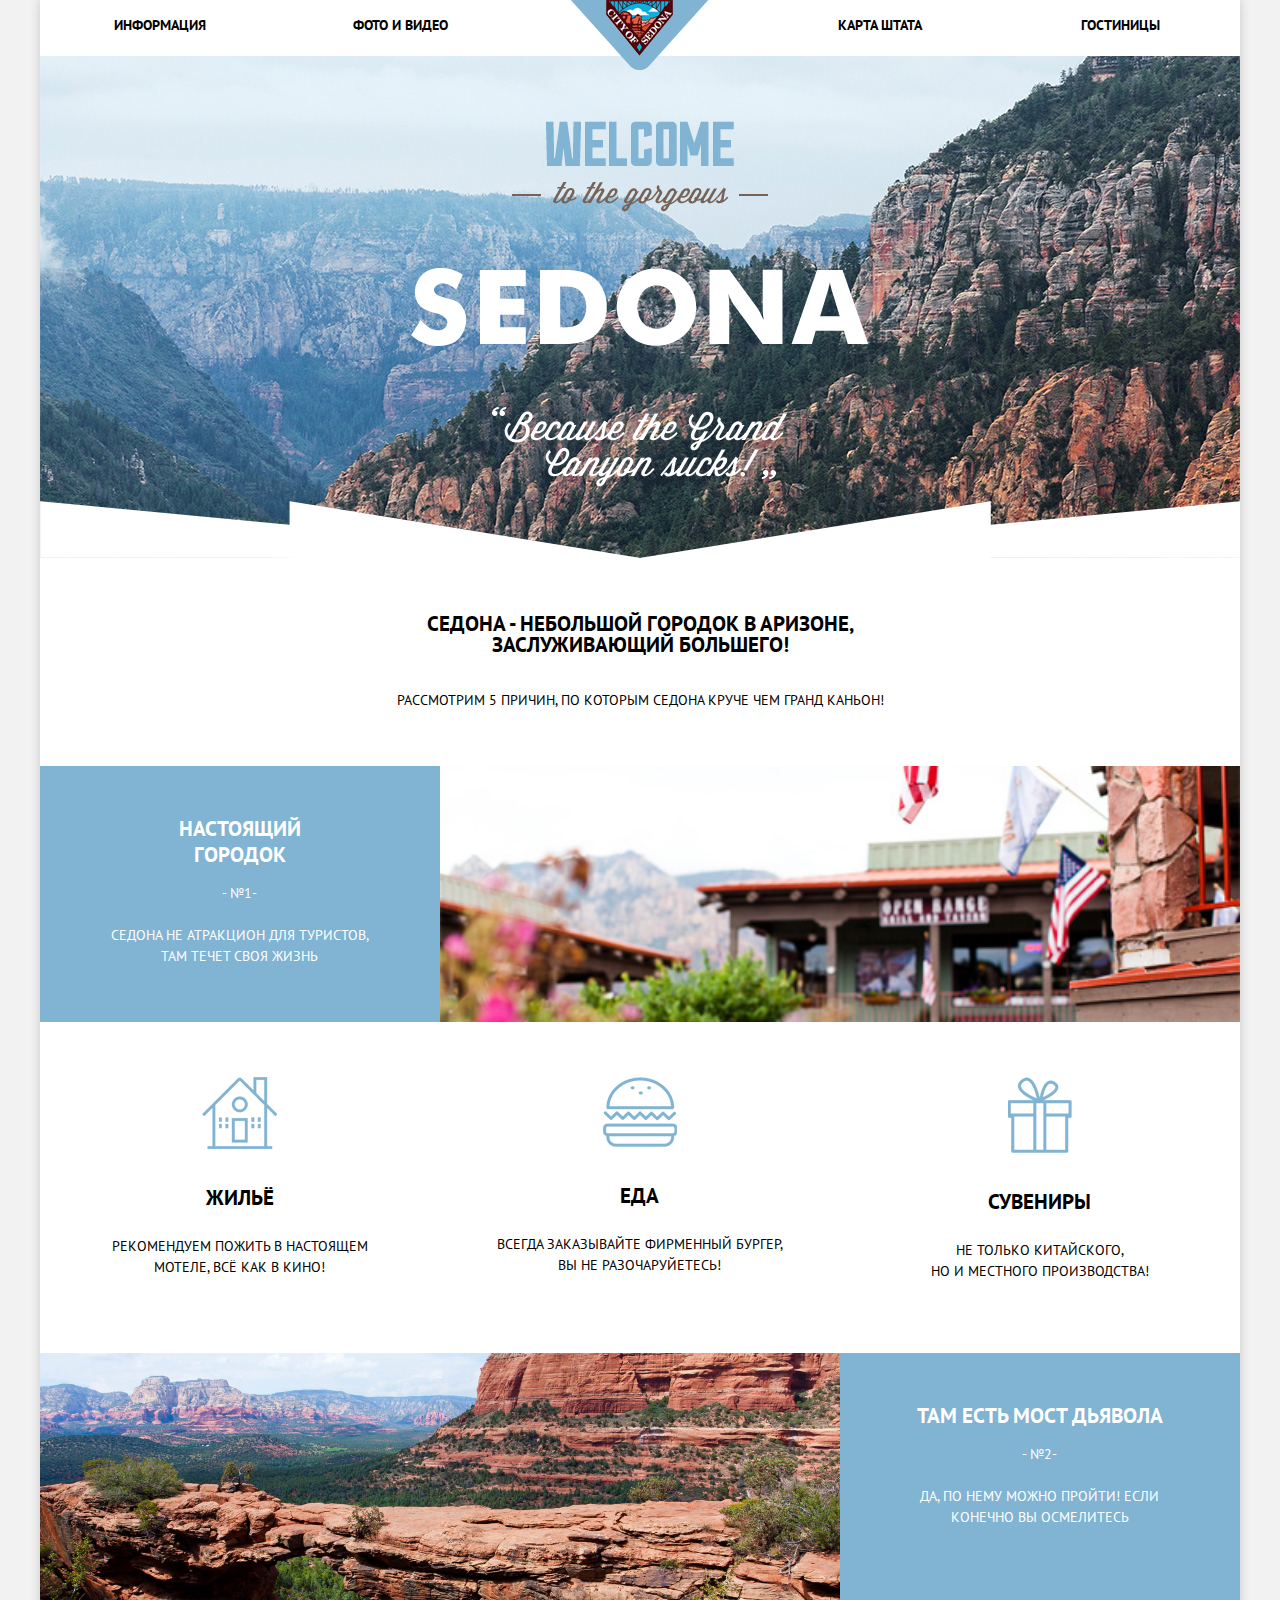
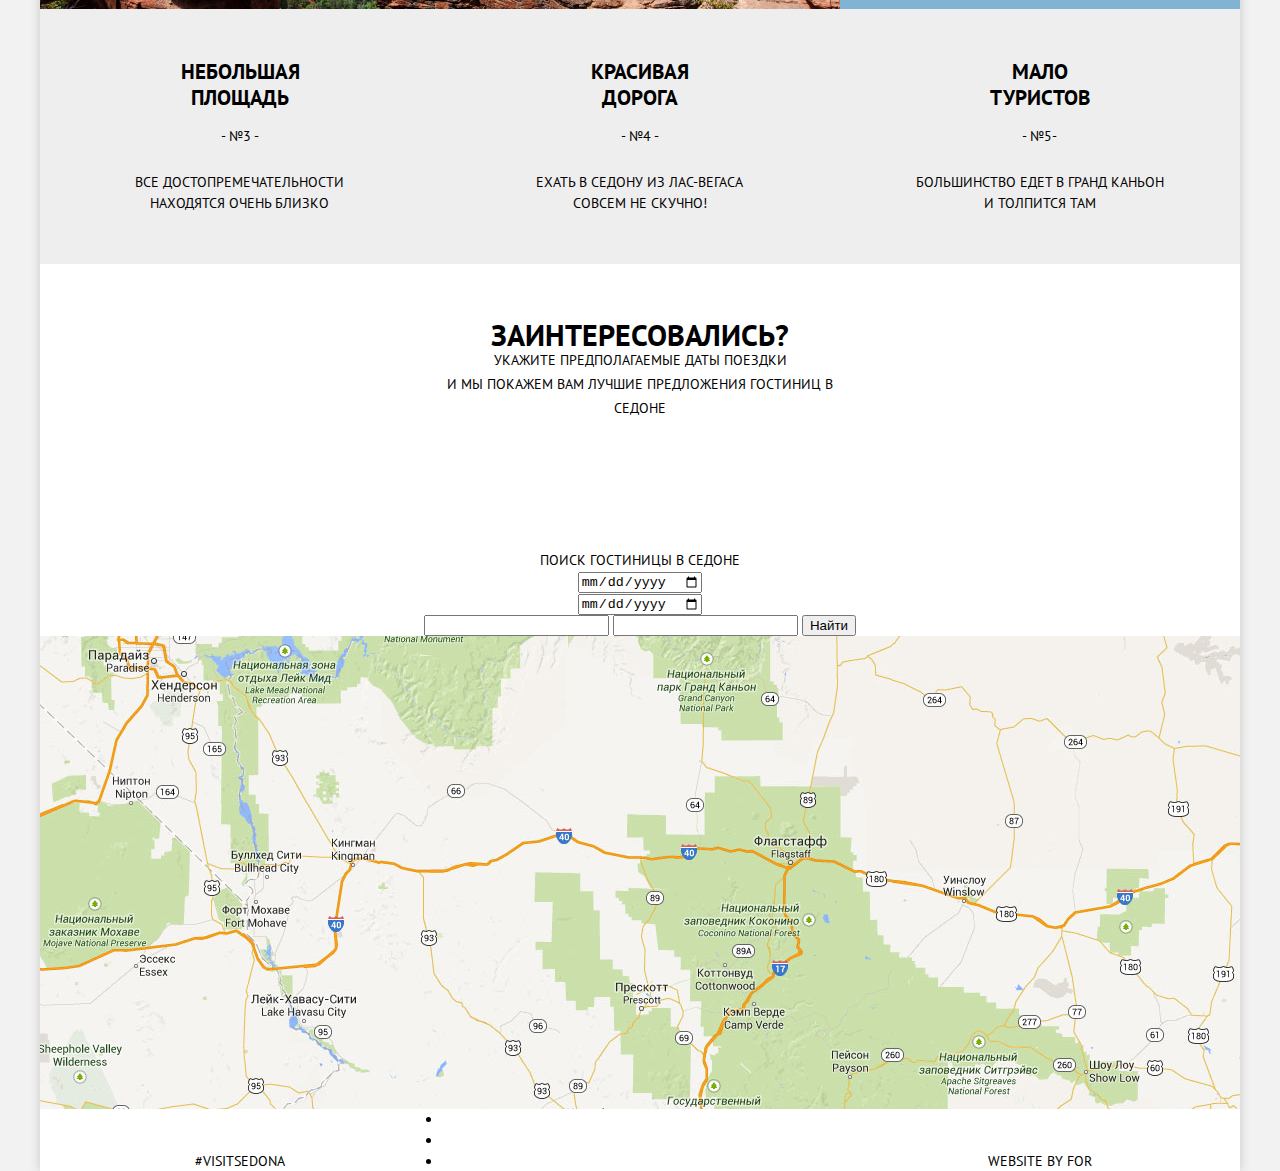
==== index.html @ 7dddb9c2 "hotel+map" ====
<!DOCTYPE html>
<html lang="ru">
<head>
	<meta charset="UTF-8">
	<title>Седона - Главная страница</title>
	<link href='http://fonts.googleapis.com/css?family=PT+Sans:400,700&subset=cyrillic-ext,latin' rel='stylesheet' type='text/css'>
	<link rel="stylesheet" href="style.css">
</head>
<body>
    <div class="wrapper">
        <header>
            <ul class="head-nav clearfix">
                <li><a href="#">Информация</a></li>
                <li><a href="#">Фото и видео</a></li>
                <li class="main-logo"><a href="#"><img src="img/main-logo.png" alt=""></a></li>
                <li><a href="#">Карта штата</a></li>
                <li><a href="#">Гостиницы</a></li>
            </ul>
        </header>
        <div class="content">
             <!--  <img src="img/Welcome.png" alt="" class="welcome-sign"> -->
            <div class="intro">
                <div class="welcome-sign"><img src="img/Welcome.png" alt=""></div>
                <div class="welcome-sign-dash"><img src="img/ttgor.png" alt=""></div>
                <div class="wel-title"><img src="img/Sedona.png" alt=""></div>
                <div class="wel-because"><img src="img/Because-the-Grand--Canyon-sucks.png" alt=""></div>
            </div>
            <div class="sedona-preface">
                    <p class="sedona-merit">Седона - небольшой городок в Аризоне,<br> заслуживающий большего!</p>
                    <p class="sedona-reasons">Рассмотрим 5 причин, по которым Седона круче чем Гранд каньон!</p>
            </div>
            <div class="reason clearfix">
                <div class="col1-1">
                    <p class="reas-title">Настоящий<br>городок</p>
                    <p class="reas-num">- №1-</p>
                    <p class="reas-desc">Седона не атракцион для туристов,<br> там течет своя жизнь</p>
                </div>
                <div class="col1-2"><img src="img/feature1.jpg" alt="Настоящий городок"></div>
            </div>
            <div class="features clearfix">
                <ul>
                    <li>
                        <div class="feature-icon"><img src="img/feature-icon1.png" alt="Жильё"></div>
                        <p class="feature-title">Жильё</p>
                        <p class="feature-desc">Рекомендуем пожить в настоящем мотеле, всё как в кино!</p>
                    </li>
                    <li>
                        <div class="feature-icon"><img src="img/feature-icon2.png" alt="Еда"></div>
                        <p class="feature-title">Еда</p>
                        <p class="feature-desc">Всегда заказывайте фирменный бургер, вы не разочаруйетесь!</p>
                    </li>
                    <li>
                        <div class="feature-icon"><img src="img/feature-icon3.png" alt="Сувениры"></div>
                        <p class="feature-title">Сувениры</p>
                        <p class="feature-desc">Не только китайского,<br> но и местного производства!</p>
                    </li>
                </ul>
            </div>

            <div class="reason clearfix">
                <div class="col1-2"><img src="img/feature2.jpg" alt="Мост дьявола"></div>
                <div class="col1-1">
                    <p class="reas-title">Там есть мост дьявола</p>
                    <p class="reas-num">- №2- </p>
                    <p class="reas-desc">Да, по нему можно пройти! Если конечно вы осмелитесь</p>
                </div>
            </div>
            <div class="more-res clearfix">
                <ul>
                    <li>
                        <p class="feature-title">Небольшая площадь</p>
                        <p class="feature-num">- №3 -</p>
                        <p class="feature-desc">Все достопремечательности находятся очень близко</p>
                    </li>
                    <li>
                        <p class="feature-title">Красивая дорога</p>
                        <p class="feature-num">- №4 -</p>
                        <p class="feature-desc">Ехать в Седону из Лас-вегаса совсем не скучно!</p>
                    </li>
                    <li>
                        <p class="feature-title">Мало туристов</p>
                        <p class="feature-num">- №5- </p>
                        <p class="feature-desc">Большинство едет в Гранд Каньон и толпится там</p>
                    </li>
                </ul>
            </div>
        </div>
        <div class="holel">
            <div class="hotels-preface">
                <p class="hotel-title">Заинтересовались?</p>
                <p class="hotel-offer">Укажите предполагаемые даты поездки<br> и мы покажем вам лучшие предложения гостиниц в Седоне</p>
            </div>
            <form class="hotel-search-form">
                <div class="form-title">Поиск гостиницы в Седоне</div>
                <div class="arg">
                    <input type="date" name="" id=""><br>
                    <input type="date" name="" id=""><br>
                    <input type="number" name="" id="">
                    <input type="number" name="" id="">
                    <input type="submit" value="Найти">
                </div>
            </form>
            <div class="map">
                <img src="img/map.jpg" alt="Карта">
            </div>
        </div>
        <footer>
           <div class="col"><p class="foot-tag">#visitsedona</p></div>
           <div class="col"><ul class="foot-social">
                <li><a href="#" class="twitter-icon"></a></li>
                <li><a href="#" class="fb-icon"></a></li>
                <li><a href="#" class="youtube-icon"></a></li>
            </ul></div>
           <div class="col"><p class="copyright">Website by <a href=""></a> for <a href=""></a></p></div>
        </footer>
    </div>
</body>
</html>
---- style.css ----
/*    General Css    */

html, body, p, div, ul{
    padding: 0;
    margin: 0;
}

body{
    font-size: 14px;
    line-height: 21px;
    font-family: 'PT Sans', sans-serif;
    text-transform: uppercase;
    background: #f2f2f2;
}

.wrapper{
    min-width: 768px;
    max-width: 1200px;
    margin: 0 auto;
    padding: 0;
    box-shadow: 0 0 10px 0 #c8c8c8;
    text-align: center;
    background: #fff;
}

.wrapper:after {
    content: '';
    display: table;
    clear: both;
}

.clearfix:after {
    content: "";
    display: table;
    clear: both;
}

/*    Header    */

header{
    background: #fff;
    height: 56px;
    position: relative;
    z-index: 10;
}

header .head-nav{
    list-style: none;
    padding: 0;
    margin: 0;
}

header .head-nav li{
    float: left;
    width: 20%;
    padding: 0;
}

.head-nav a{
    display: block;
    text-decoration: none;
    color: #000;
    font-weight: bold;
    padding: 15px 0;
}

.main-logo a{
    padding: 0;
}

.head-nav a:hover{
    color: #81b3d2;
}

.head-nav a:active{
    color: #000;
}

/*    Content    */

.intro{
    background: url("img/cont-bg.jpg") 0 0 no-repeat;
    background-size: cover;
    padding: 65px 0;
    position: relative;
}

.intro:after{
    content: "";
    display: table;
    position: absolute;
    left: 0px;
    bottom: 0px;
    width: 100%;
    height: 60px;
    background: url("img/image-white.png") no-repeat 0 100%;
}

.intro .welcome-sign{
    margin: auto;
    width: 188px;
}

.welcome-sign-dash{
    width: 256px;
    margin: auto;
    margin-top: 10px;
}

.wel-title{
    width: 458px;
    margin: auto;
    margin-top: 50px;
}

.wel-because{
    width: 296px;
    margin: auto;
    margin-top: 55px;
}

.sedona-preface{
    margin: auto;
    padding: 55px;
}

.sedona-merit{
    font-weight: bold;
    text-align: center;
    font-size: 21px;
    margin-bottom: 35px;
}

.reason{
    color: #fff;
    height: 256px;
}

.col1-1{
    width: 33.333%;
    float: left;
}

.col1-2{
    width: 66.666%;
    float: left;
    height: 256px;
    overflow: hidden;
}

.reason .col1-1{
    -webkit-box-sizing: border-box;
    -moz-box-sizing: border-box;
    box-sizing: border-box;
    background: #81b3d2;
    height: 100%;
    padding: 50px;
}

.col1-1 .reas-title{
    font-size: 21px;
    font-weight: bold;
    line-height: 26px;
}

.col1-1 .reas-num{
    padding: 15px 0 21px;
}
.col1-2 img{
    width: 100%;
}

.features{
    height: 330px;
}

.features ul{
    list-style: none;
}

.features ul li{
    float: left;
    width: 33.333%;
    height: 100%;
    padding: 0 50px;
    padding-top: 55px;
    padding-bottom: 71px;
    box-sizing: border-box;
}

.features .feature-title{
    margin-top: 30px;
    margin-bottom: 25px;
    font-size: 21px;
    line-height: 26px;
    font-weight: bold;
}

.more-res{
    //height: 256px;
    background: #eeeeee;
}

.more-res ul{
    list-style: none;
}

.more-res ul li{
    box-sizing: border-box;
    padding: 50px 71px;
    float: left;
    width: 33.333%;
}

.more-res .feature-title{
    font-weight: bold;
    font-size: 21px;
    line-height: 26px;
    margin-bottom: 15px;
    padding-left: 70px;
    padding-right: 70px;
}

.more-res .feature-desc{
    margin-top: 25px;
}

.hotels-preface{
    padding: 0 380px;
    padding-top: 58px;
    padding-bottom: 130px;
}

.hotels-preface .hotel-title{
    font-weight: bold;
    font-size: 30px;
    line-height: 26px;
}

.hotels-preface .hotel-offer{
    line-height: 24px;
}

.map{
    height: 473px;
    overflow: hidden;
}

/*    Footer    */

footer .col{
    width: 33%;
    display: inline-block;
}
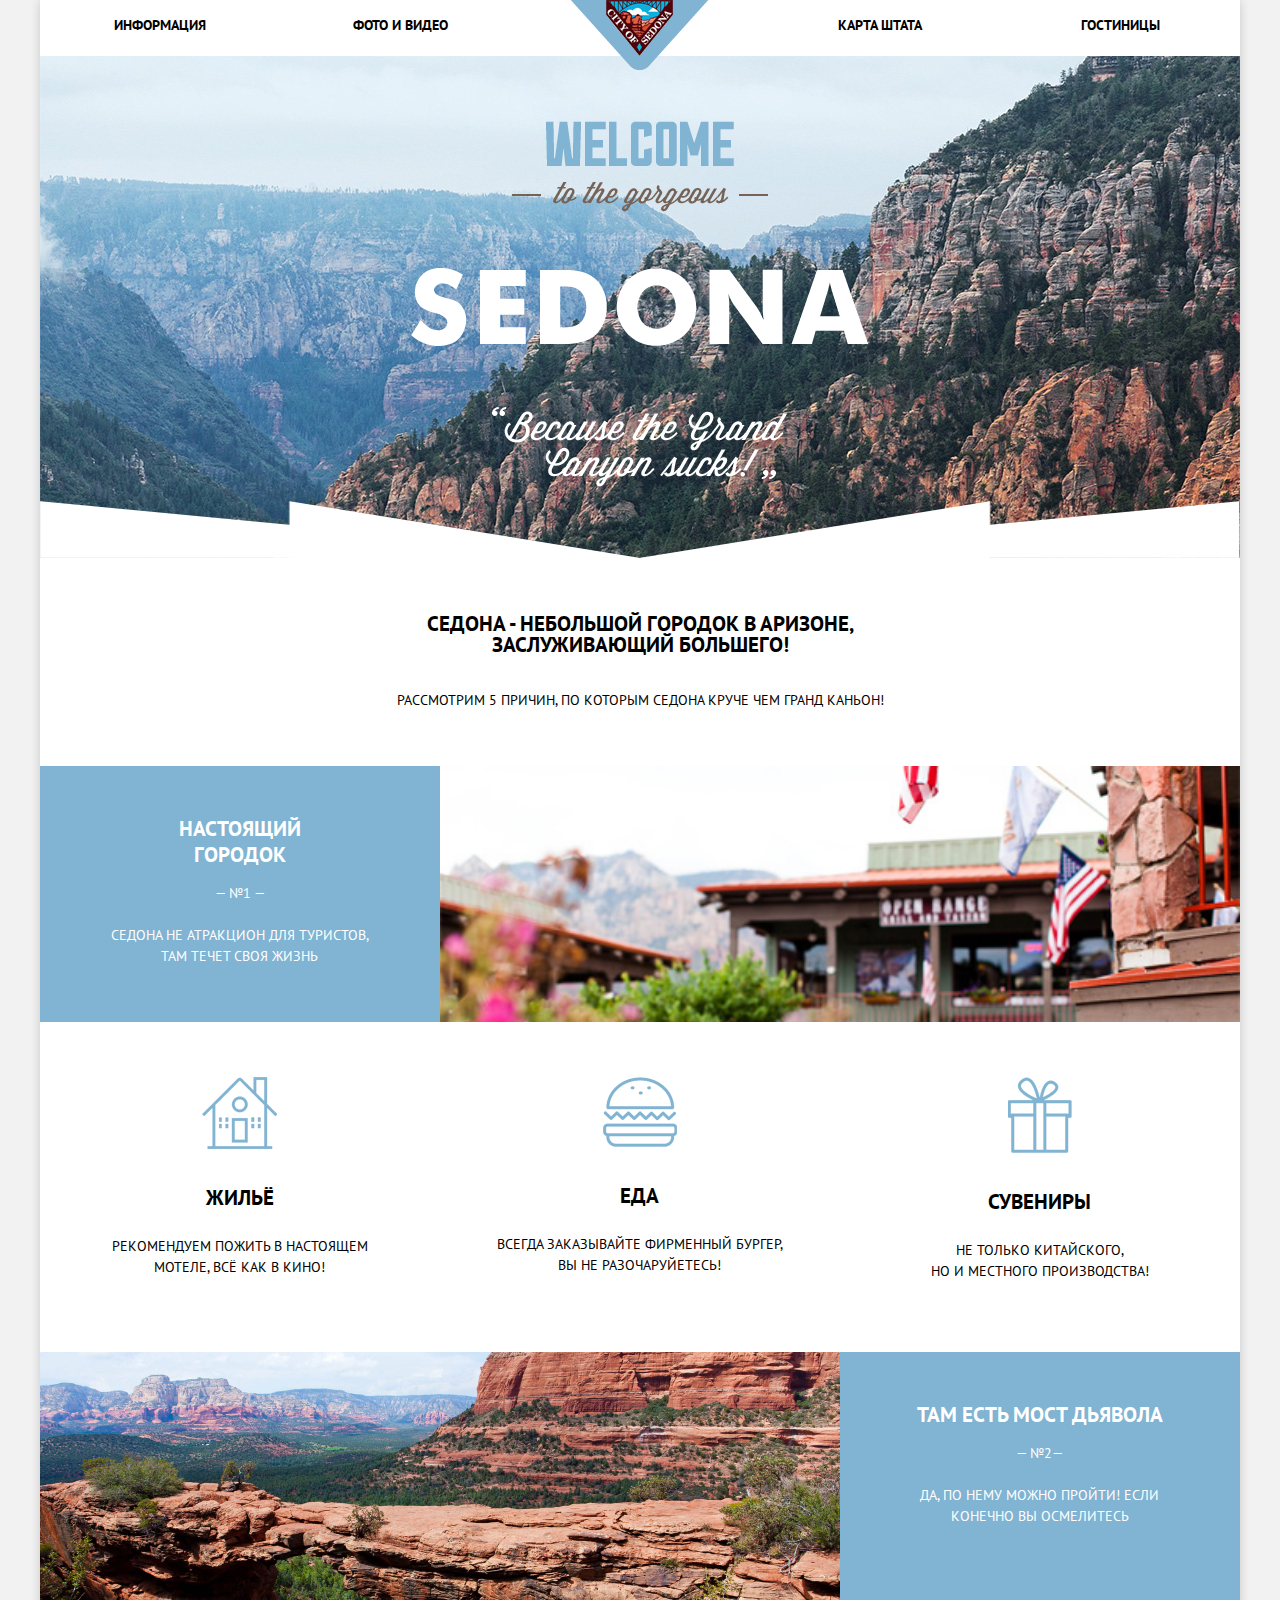
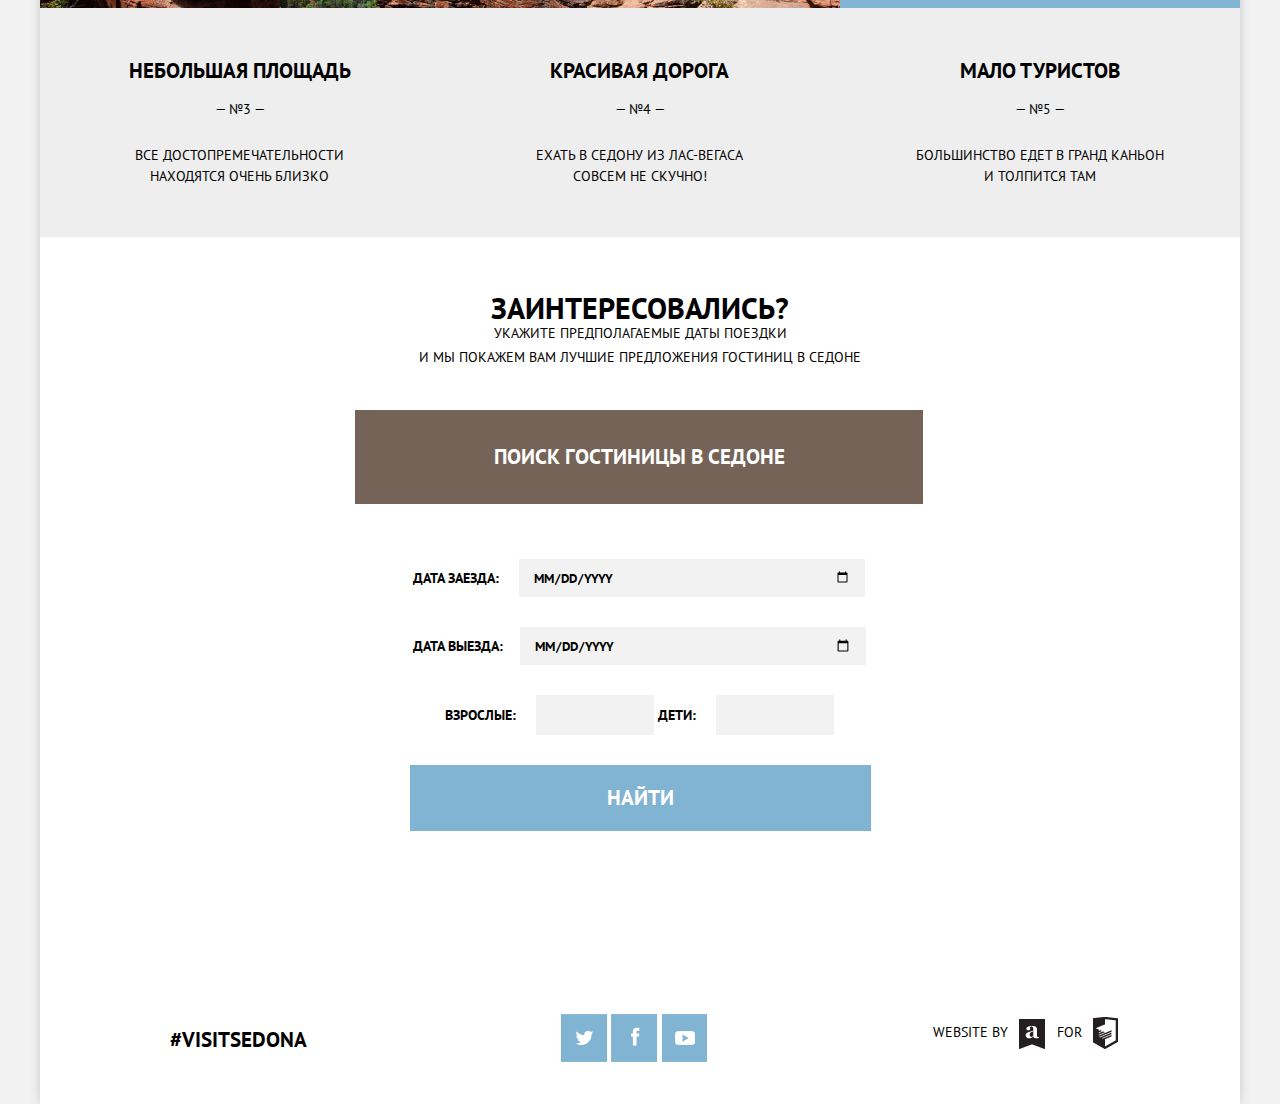
==== commit 1d01bbc6: "prefinish" ====
--- a/index.html
+++ b/index.html
@@ -3,6 +3,7 @@
 <head>
 	<meta charset="UTF-8">
 	<title>Седона - Главная страница</title>
+	<!-- <base href="http://barbershop-borodinski.ru/suppes/sedona/"> -->
 	<link href='http://fonts.googleapis.com/css?family=PT+Sans:400,700&subset=cyrillic-ext,latin' rel='stylesheet' type='text/css'>
 	<link rel="stylesheet" href="style.css">
 </head>
@@ -32,7 +33,7 @@
             <div class="reason clearfix">
                 <div class="col1-1">
                     <p class="reas-title">Настоящий<br>городок</p>
-                    <p class="reas-num">- №1-</p>
+                    <p class="reas-num">— №1 —</p>
                     <p class="reas-desc">Седона не атракцион для туристов,<br> там течет своя жизнь</p>
                 </div>
                 <div class="col1-2"><img src="img/feature1.jpg" alt="Настоящий городок"></div>
@@ -61,7 +62,7 @@
                 <div class="col1-2"><img src="img/feature2.jpg" alt="Мост дьявола"></div>
                 <div class="col1-1">
                     <p class="reas-title">Там есть мост дьявола</p>
-                    <p class="reas-num">- №2- </p>
+                    <p class="reas-num">— №2— </p>
                     <p class="reas-desc">Да, по нему можно пройти! Если конечно вы осмелитесь</p>
                 </div>
             </div>
@@ -69,23 +70,23 @@
                 <ul>
                     <li>
                         <p class="feature-title">Небольшая площадь</p>
-                        <p class="feature-num">- №3 -</p>
+                        <p class="feature-num">— №3 —</p>
                         <p class="feature-desc">Все достопремечательности находятся очень близко</p>
                     </li>
                     <li>
                         <p class="feature-title">Красивая дорога</p>
-                        <p class="feature-num">- №4 -</p>
+                        <p class="feature-num">— №4 —</p>
                         <p class="feature-desc">Ехать в Седону из Лас-вегаса совсем не скучно!</p>
                     </li>
                     <li>
                         <p class="feature-title">Мало туристов</p>
-                        <p class="feature-num">- №5- </p>
+                        <p class="feature-num">— №5 — </p>
                         <p class="feature-desc">Большинство едет в Гранд Каньон и толпится там</p>
                     </li>
                 </ul>
             </div>
         </div>
-        <div class="holel">
+        <div class="hotel">
             <div class="hotels-preface">
                 <p class="hotel-title">Заинтересовались?</p>
                 <p class="hotel-offer">Укажите предполагаемые даты поездки<br> и мы покажем вам лучшие предложения гостиниц в Седоне</p>
@@ -93,25 +94,26 @@
             <form class="hotel-search-form">
                 <div class="form-title">Поиск гостиницы в Седоне</div>
                 <div class="arg">
-                    <input type="date" name="" id=""><br>
-                    <input type="date" name="" id=""><br>
-                    <input type="number" name="" id="">
-                    <input type="number" name="" id="">
+                    <label for="in">Дата заезда:</label><input type="date" name="" id="in" placeholder="24 апреля 2014"><br>
+                    <label for="out">Дата выезда:</label><input type="date" name="" id="out" placeholder="4 июля 2014"><br>
+                    <label for="adult">Взрослые:</label><input type="number" name="" id="adult">
+                    <label for="child">Дети:</label><input type="number" name="" id="child">
                     <input type="submit" value="Найти">
                 </div>
             </form>
             <div class="map">
-                <img src="img/map.jpg" alt="Карта">
+                <!-- <img src="img/map.jpg" alt="Карта"> -->
+                <iframe src="https://www.google.com/maps/embed?pb=!1m14!1m12!1m3!1d3273.7364522207267!2d-111.79610006763394!3d34.862848913590476!2m3!1f0!2f0!3f0!3m2!1i1024!2i768!4f13.1!5e0!3m2!1sru!2sua!4v1417310890128" width="1200" height="473" frameborder="0" style="border:0"></iframe>
             </div>
         </div>
-        <footer>
+        <footer class="clearfix">
            <div class="col"><p class="foot-tag">#visitsedona</p></div>
-           <div class="col"><ul class="foot-social">
-                <li><a href="#" class="twitter-icon"></a></li>
-                <li><a href="#" class="fb-icon"></a></li>
-                <li><a href="#" class="youtube-icon"></a></li>
-            </ul></div>
-           <div class="col"><p class="copyright">Website by <a href=""></a> for <a href=""></a></p></div>
+           <div class="col footer-social">
+                <a href="#" class="btn-social twitter-icon"></a>
+                <a href="#" class="btn-social fb-icon"></a>
+                <a href="#" class="btn-social youtube-icon"></a>
+            </div>
+           <div class="col inline"><p class="copyright">Website by <a href="" class="block-copyright glukhanko"></a> for <a href="" class="block-copyright htmlacademy"></a></p></div>
         </footer>
     </div>
 </body>
--- a/style.css
+++ b/style.css
@@ -74,6 +74,9 @@
 
 .head-nav a:active{
     color: #000;
+}
+.head-nav a:active{
+    color: #B2B2B2;
 }
 
 /*    Content    */
@@ -93,7 +96,8 @@
     bottom: 0px;
     width: 100%;
     height: 60px;
-    background: url("img/image-white.png") no-repeat 0 100%;
+    background: url("img/image-white.png") 0 100% no-repeat;
+    background-size: contain;
 }
 
 .intro .welcome-sign{
@@ -184,7 +188,7 @@
     height: 100%;
     padding: 0 50px;
     padding-top: 55px;
-    padding-bottom: 71px;
+    padding-bottom: 50px;
     box-sizing: border-box;
 }
 
@@ -217,24 +221,28 @@
     font-size: 21px;
     line-height: 26px;
     margin-bottom: 15px;
-    padding-left: 70px;
-    padding-right: 70px;
+    //padding-left: 70px;
+    //padding-right: 70px;
 }
 
 .more-res .feature-desc{
     margin-top: 25px;
 }
 
+.hotel{
+    position: relative;
+}
+
 .hotels-preface{
-    padding: 0 380px;
     padding-top: 58px;
-    padding-bottom: 130px;
+    padding-bottom: 135px;
 }
 
 .hotels-preface .hotel-title{
     font-weight: bold;
     font-size: 30px;
     line-height: 26px;
+    text-align: center;
 }
 
 .hotels-preface .hotel-offer{
@@ -246,9 +254,143 @@
     overflow: hidden;
 }
 
+.hotel-search-form{
+    position: absolute;
+    background: #fff;
+    width: 568px;
+    //min-height: 200px;
+    top: 173px;
+    left: 50%;
+    margin-left: -285px;
+}
+
+.hotel-search-form .form-title{
+    padding: 34px 0;
+    background: #766357;
+    color: #fff;
+    font-size: 21px;
+    font-weight: bold;
+    line-height: 26px;
+}
+
+.hotel-search-form .arg{
+    box-sizing: border-box;
+    padding: 55px;
+    font-weight: bold;
+}
+
+.hotel-search-form label{
+    margin-right: 20px;
+}
+.hotel-search-form label:nth-child(2n){
+    margin-right: 17px;
+}
+
+.hotel-search-form input{
+    font-family: 'PT Sans', sans-serif;
+    text-transform: uppercase;
+    font-weight: bold;
+    background: #f2f2f2;
+    border: 0px;
+    margin-bottom: 30px;
+}
+.hotel-search-form input:last-child{
+    margin-bottom: 0;
+}
+
+.hotel-search-form input[type="date"]{
+    //display: block;
+    box-sizing: border-box;
+    width: 346px;
+    height: 38px;
+    padding: 14px;
+}
+
+.hotel-search-form input[type="number"]{
+    width: 114px;
+    height: 38px;
+}
+
+.hotel-search-form input[type="submit"]{
+    display: block;
+    margin: auto;
+    border 0px;
+    box-sizing: border-box;
+    padding: 20px 197px;
+    background: #81b3d2;
+    color: #fff;
+    font-size: 21px;
+    line-height: 26px;
+}
+
+.hotel-search-form input[type="submit"]:hover{
+    background-color: #669EC0;
+}
+
+.hotel-search-form input[type="submit"]:active{
+    background-color: #5496BD;
+    color: #88B6D1;
+}
 /*    Footer    */
+
+footer{
+    //vertical-align: center;
+}
 
 footer .col{
     width: 33%;
+    //display: inline-block;
+    float: left;
+}
+
+footer .foot-tag{
+    font-size: 21px;
+    line-height: 26px;
+    padding-top: 50px;
+    font-weight: bold;
+}
+
+footer .btn-social{
     display: inline-block;
-}
+    width: 46px;
+    height: 48px;
+ }
+
+footer .footer-social{
+    margin-top: 37px;
+    margin-bottom: 36px;
+}
+
+.footer-social a.twitter-icon{
+    background: url(img/social-icons.png) 0 0 no-repeat;
+
+}.footer-social a.fb-icon{
+    background: url(img/social-icons.png) -52px 0 no-repeat;
+
+}.footer-social a.youtube-icon{
+    background: url(img/social-icons.png) -104px 0 no-repeat;
+
+}
+
+footer .copyright{
+    padding: 40px;
+    line-height: 26px;
+}
+a.block-copyright{
+    margin: 0 7px;
+}
+footer .copyright a.glukhanko{
+    display: inline-block;
+    background: url(img/copyright.png) 0 0 no-repeat;
+    width: 27px;
+    height: 30px;
+    vertical-align: middle;
+}
+
+footer .copyright a.htmlacademy{
+    display: inline-block;
+    background: url(img/copyright.png) -76px 0 no-repeat;
+    width: 27px;
+    height: 33px;
+    vertical-align: middle;
+}
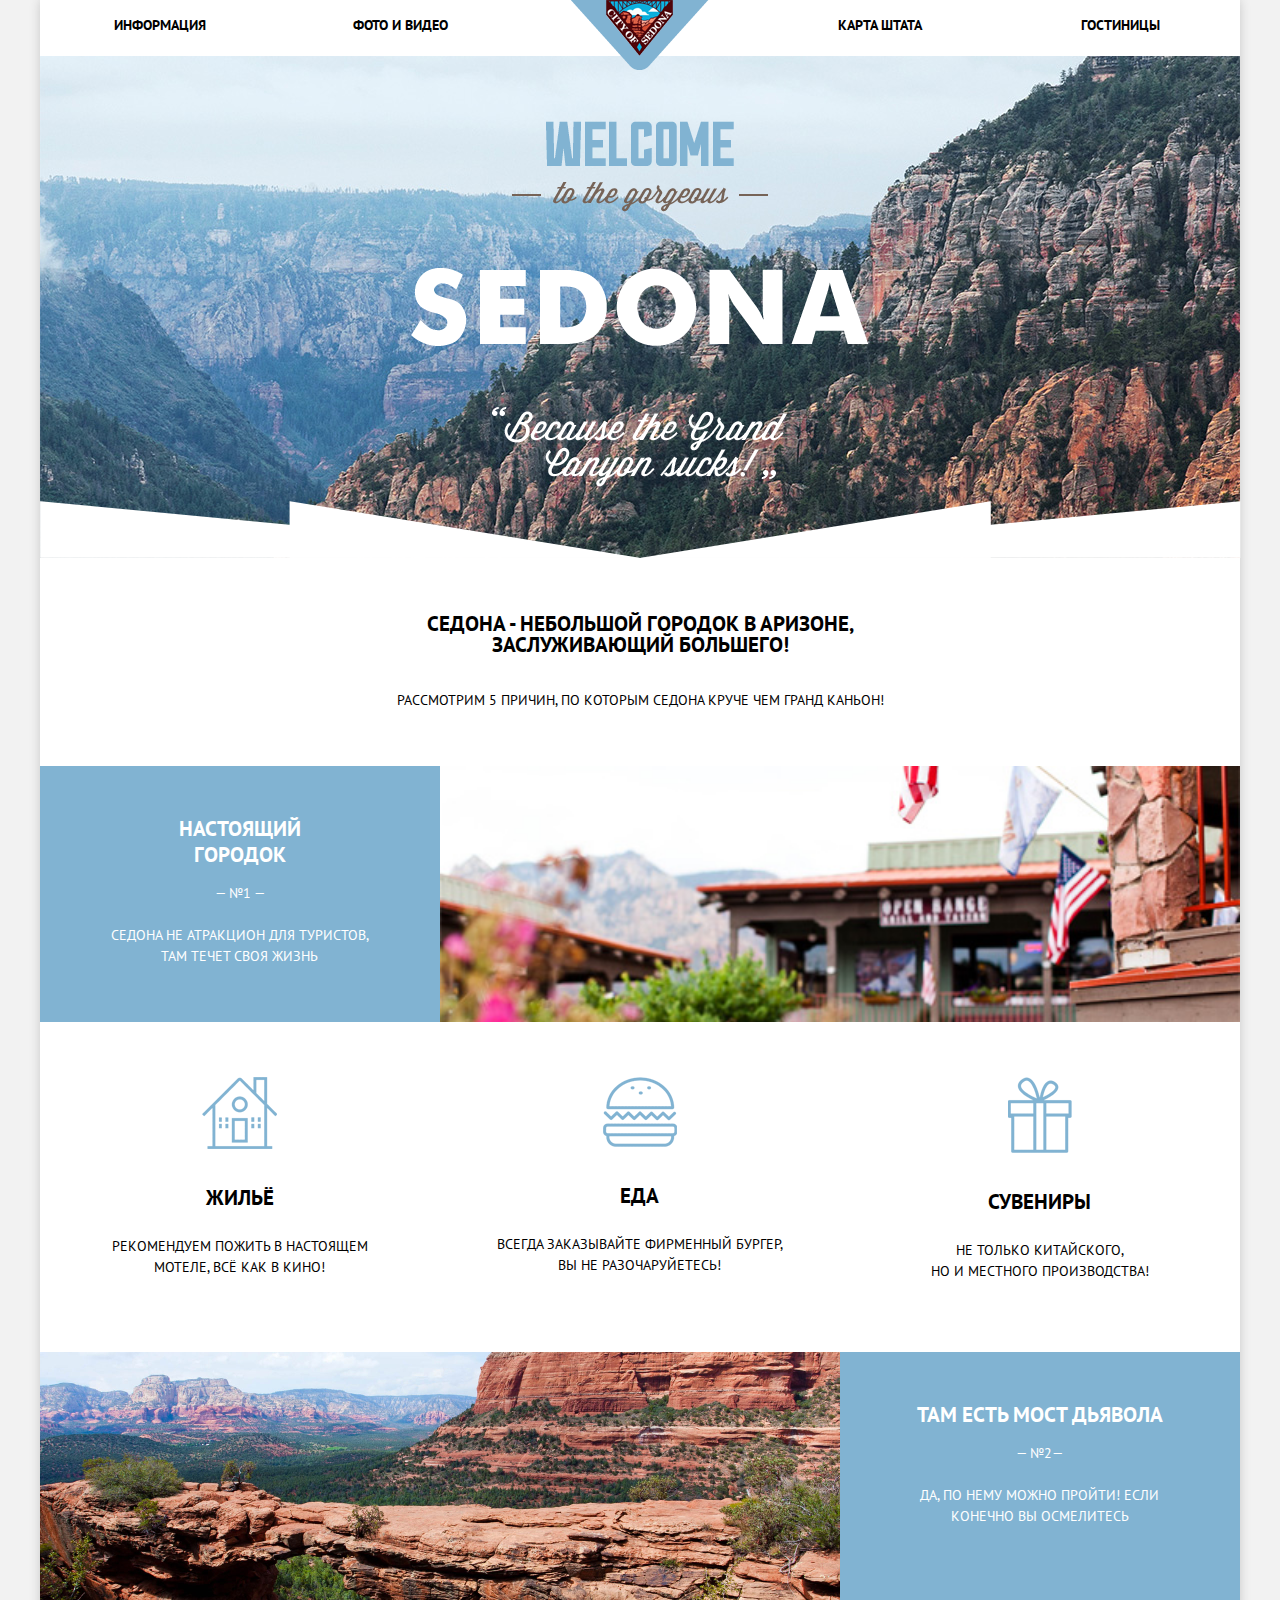
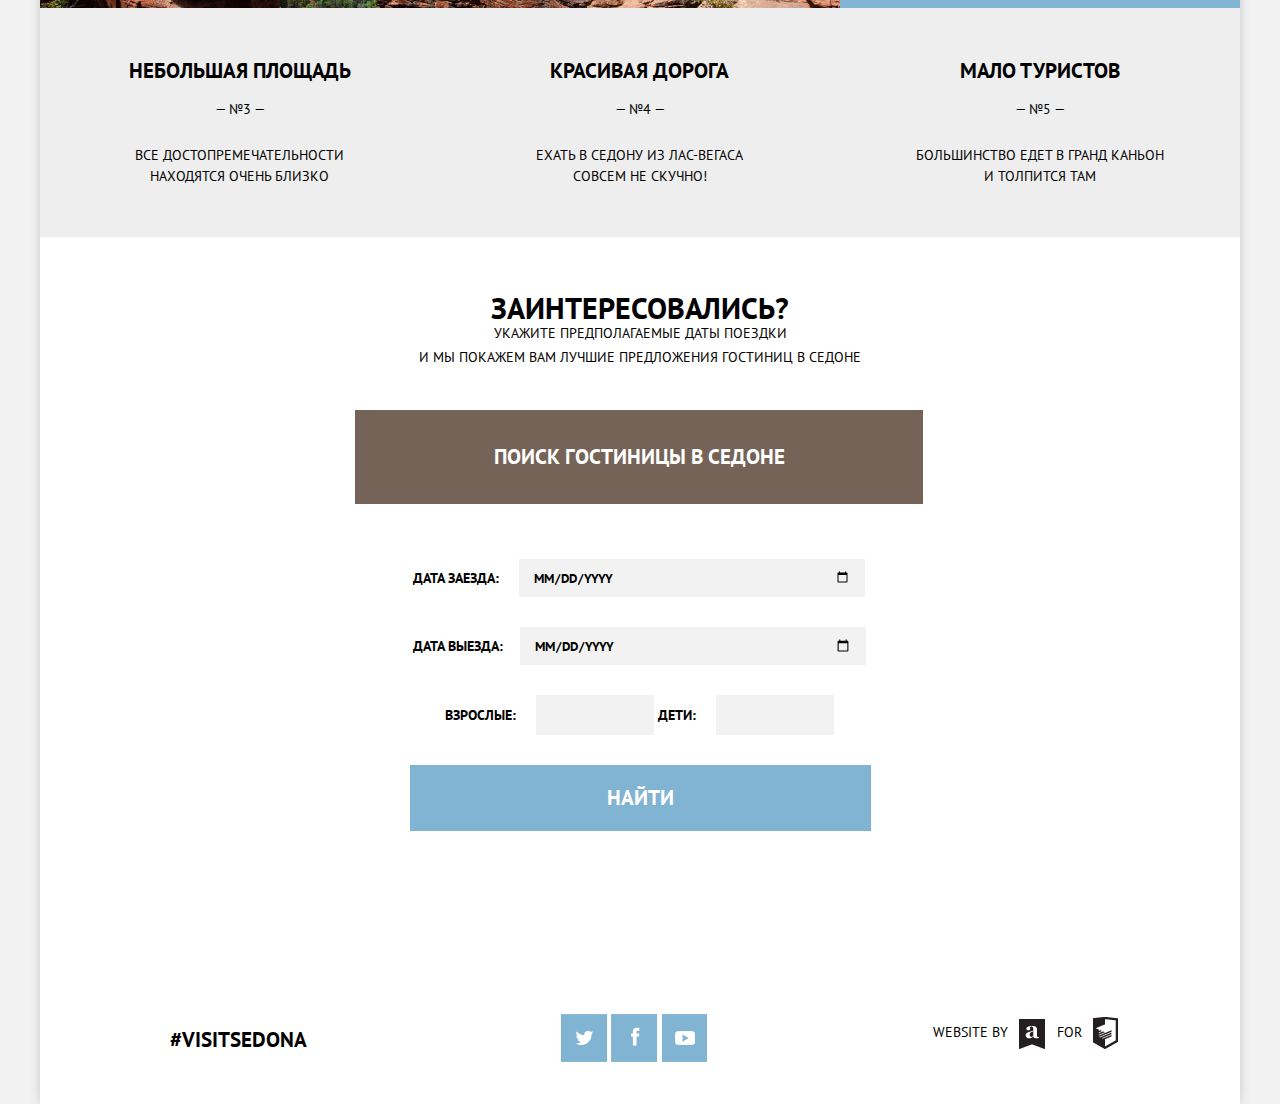
==== commit 4fd9ea29: "hotels.html" ====
--- a/index.html
+++ b/index.html
@@ -11,11 +11,11 @@
     <div class="wrapper">
         <header>
             <ul class="head-nav clearfix">
-                <li><a href="#">Информация</a></li>
+                <li><a href="#" class="active">Информация</a></li>
                 <li><a href="#">Фото и видео</a></li>
                 <li class="main-logo"><a href="#"><img src="img/main-logo.png" alt=""></a></li>
                 <li><a href="#">Карта штата</a></li>
-                <li><a href="#">Гостиницы</a></li>
+                <li><a href="hotels.html">Гостиницы</a></li>
             </ul>
         </header>
         <div class="content">
--- a/style.css
+++ b/style.css
@@ -1,67 +1,74 @@
 /*    General Css    */
 
 html, body, p, div, ul{
+    margin: 0;
+
     padding: 0;
-    margin: 0;
 }
 
 body{
+    background: #f2f2f2;
+    text-transform: uppercase;
+
     font-size: 14px;
+    font-family: 'PT Sans', sans-serif;
     line-height: 21px;
-    font-family: 'PT Sans', sans-serif;
-    text-transform: uppercase;
-    background: #f2f2f2;
 }
 
 .wrapper{
+    margin: 0 auto;
+    padding: 0;
+
     min-width: 768px;
     max-width: 1200px;
-    margin: 0 auto;
-    padding: 0;
+    background: #fff;
     box-shadow: 0 0 10px 0 #c8c8c8;
     text-align: center;
-    background: #fff;
 }
 
 .wrapper:after {
-    content: '';
     display: table;
     clear: both;
+
+    content: '';
 }
 
 .clearfix:after {
-    content: "";
     display: table;
     clear: both;
+
+    content: "";
 }
 
 /*    Header    */
 
 header{
-    background: #fff;
-    height: 56px;
     position: relative;
     z-index: 10;
+    height: 56px;
+
+    background: #fff;
 }
 
 header .head-nav{
+    margin: 0;
+    padding: 0;
+
     list-style: none;
+}
+
+header .head-nav li{
+    float: left;
     padding: 0;
-    margin: 0;
-}
-
-header .head-nav li{
-    float: left;
     width: 20%;
-    padding: 0;
 }
 
 .head-nav a{
     display: block;
+    padding: 15px 0;
+    color: #000;
     text-decoration: none;
-    color: #000;
-    font-weight: bold;
-    padding: 15px 0;
+    font-weight: bold;
 }
 
 .main-logo a{
@@ -82,22 +89,24 @@
 /*    Content    */
 
 .intro{
+    position: relative;
+    padding: 65px 0;
+
     background: url("img/cont-bg.jpg") 0 0 no-repeat;
     background-size: cover;
-    padding: 65px 0;
-    position: relative;
 }
 
 .intro:after{
+    position: absolute;
+    bottom: 0px;
+    left: 0px;
+    display: table;
+    width: 100.1%;
+    height: 57px;
+    background: url("img/image-white2.png") 0 100% no-repeat;
+    background-size: contain;
+
     content: "";
-    display: table;
-    position: absolute;
-    left: 0px;
-    bottom: 0px;
-    width: 100%;
-    height: 60px;
-    background: url("img/image-white.png") 0 100% no-repeat;
-    background-size: contain;
 }
 
 .intro .welcome-sign{
@@ -106,21 +115,24 @@
 }
 
 .welcome-sign-dash{
+    margin: auto;
+    margin-top: 10px;
+
     width: 256px;
-    margin: auto;
-    margin-top: 10px;
 }
 
 .wel-title{
+    margin: auto;
+    margin-top: 50px;
+
     width: 458px;
-    margin: auto;
-    margin-top: 50px;
 }
 
 .wel-because{
+    margin: auto;
+    margin-top: 55px;
+
     width: 296px;
-    margin: auto;
-    margin-top: 55px;
 }
 
 .sedona-preface{
@@ -129,41 +141,46 @@
 }
 
 .sedona-merit{
-    font-weight: bold;
+    margin-bottom: 35px;
     text-align: center;
-    font-size: 21px;
-    margin-bottom: 35px;
+
+    font-weight: bold;
+    font-size: 21px;
 }
 
 .reason{
+    height: 256px;
+
     color: #fff;
+}
+
+.col1-1{
+    float: left;
+
+    width: 33.333%;
+}
+
+.col1-2{
+    float: left;
+    overflow: hidden;
+
+    width: 66.666%;
     height: 256px;
-}
-
-.col1-1{
-    width: 33.333%;
-    float: left;
-}
-
-.col1-2{
-    width: 66.666%;
-    float: left;
-    height: 256px;
-    overflow: hidden;
 }
 
 .reason .col1-1{
     -webkit-box-sizing: border-box;
     -moz-box-sizing: border-box;
     box-sizing: border-box;
+    padding: 50px;
+    height: 100%;
     background: #81b3d2;
-    height: 100%;
-    padding: 50px;
 }
 
 .col1-1 .reas-title{
-    font-size: 21px;
-    font-weight: bold;
+    font-weight: bold;
+
+    font-size: 21px;
     line-height: 26px;
 }
 
@@ -184,25 +201,26 @@
 
 .features ul li{
     float: left;
-    width: 33.333%;
-    height: 100%;
+    box-sizing: border-box;
     padding: 0 50px;
     padding-top: 55px;
     padding-bottom: 50px;
-    box-sizing: border-box;
+    width: 33.333%;
+    height: 100%;
 }
 
 .features .feature-title{
     margin-top: 30px;
     margin-bottom: 25px;
-    font-size: 21px;
-    line-height: 26px;
-    font-weight: bold;
+    font-weight: bold;
+    font-size: 21px;
+    line-height: 26px;
 }
 
 .more-res{
+    background: #eeeeee;
+
     //height: 256px;
-    background: #eeeeee;
 }
 
 .more-res ul{
@@ -210,17 +228,20 @@
 }
 
 .more-res ul li{
-    box-sizing: border-box;
-    padding: 50px 71px;
-    float: left;
+    float: left;
+
+    box-sizing: border-box;
+    padding: 50px 70px;
     width: 33.333%;
 }
 
 .more-res .feature-title{
-    font-weight: bold;
-    font-size: 21px;
-    line-height: 26px;
     margin-bottom: 15px;
+
+    font-weight: bold;
+    font-size: 21px;
+    line-height: 26px;
+
     //padding-left: 70px;
     //padding-right: 70px;
 }
@@ -239,10 +260,11 @@
 }
 
 .hotels-preface .hotel-title{
+    text-align: center;
+
     font-weight: bold;
     font-size: 30px;
     line-height: 26px;
-    text-align: center;
 }
 
 .hotels-preface .hotel-offer{
@@ -250,26 +272,28 @@
 }
 
 .map{
+    overflow: hidden;
+
     height: 473px;
-    overflow: hidden;
 }
 
 .hotel-search-form{
     position: absolute;
-    background: #fff;
-    width: 568px;
-    //min-height: 200px;
     top: 173px;
     left: 50%;
     margin-left: -285px;
+    width: 568px;
+    background: #fff;
+
+    //min-height: 200px;
 }
 
 .hotel-search-form .form-title{
     padding: 34px 0;
     background: #766357;
     color: #fff;
-    font-size: 21px;
-    font-weight: bold;
+    font-weight: bold;
+    font-size: 21px;
     line-height: 26px;
 }
 
@@ -287,23 +311,25 @@
 }
 
 .hotel-search-form input{
+    margin-bottom: 30px;
+    border: 0px;
+    background: #f2f2f2;
+    text-transform: uppercase;
+    font-weight: bold;
+
     font-family: 'PT Sans', sans-serif;
-    text-transform: uppercase;
-    font-weight: bold;
-    background: #f2f2f2;
-    border: 0px;
-    margin-bottom: 30px;
 }
 .hotel-search-form input:last-child{
     margin-bottom: 0;
 }
 
 .hotel-search-form input[type="date"]{
-    //display: block;
-    box-sizing: border-box;
+    box-sizing: border-box;
+    padding: 14px;
     width: 346px;
     height: 38px;
-    padding: 14px;
+
+    //display: block;
 }
 
 .hotel-search-form input[type="number"]{
@@ -313,10 +339,10 @@
 
 .hotel-search-form input[type="submit"]{
     display: block;
-    margin: auto;
-    border 0px;
-    box-sizing: border-box;
+    box-sizing: border-box;
+    margin: auto;
     padding: 20px 197px;
+    border: 0px;
     background: #81b3d2;
     color: #fff;
     font-size: 21px;
@@ -338,16 +364,19 @@
 }
 
 footer .col{
+    float: left;
+
     width: 33%;
+
     //display: inline-block;
-    float: left;
 }
 
 footer .foot-tag{
-    font-size: 21px;
-    line-height: 26px;
     padding-top: 50px;
     font-weight: bold;
+
+    font-size: 21px;
+    line-height: 26px;
 }
 
 footer .btn-social{
@@ -363,13 +392,12 @@
 
 .footer-social a.twitter-icon{
     background: url(img/social-icons.png) 0 0 no-repeat;
-
-}.footer-social a.fb-icon{
+}
+.footer-social a.fb-icon{
     background: url(img/social-icons.png) -52px 0 no-repeat;
-
-}.footer-social a.youtube-icon{
+}
+.footer-social a.youtube-icon{
     background: url(img/social-icons.png) -104px 0 no-repeat;
-
 }
 
 footer .copyright{
@@ -381,16 +409,45 @@
 }
 footer .copyright a.glukhanko{
     display: inline-block;
-    background: url(img/copyright.png) 0 0 no-repeat;
     width: 27px;
     height: 30px;
+    background: url(img/copyright.png) 0 0 no-repeat;
     vertical-align: middle;
 }
 
 footer .copyright a.htmlacademy{
     display: inline-block;
-    background: url(img/copyright.png) -76px 0 no-repeat;
     width: 27px;
     height: 33px;
+    background: url(img/copyright.png) -76px 0 no-repeat;
     vertical-align: middle;
 }
+
+/*    Hotels    */
+
+main{
+    margin-top: 20px;
+}
+
+main .filters .l-left{
+    float: left;
+}
+
+main .sort .sort-filters{
+    float: left;
+}
+
+main .sort .sort-controls{
+    float: right;
+}
+main .filters .l-right{
+    float: right;
+}
+
+.items .item .item-col-left{
+    float: left;
+}
+
+.items .item .item-col-right{
+    float: right;
+}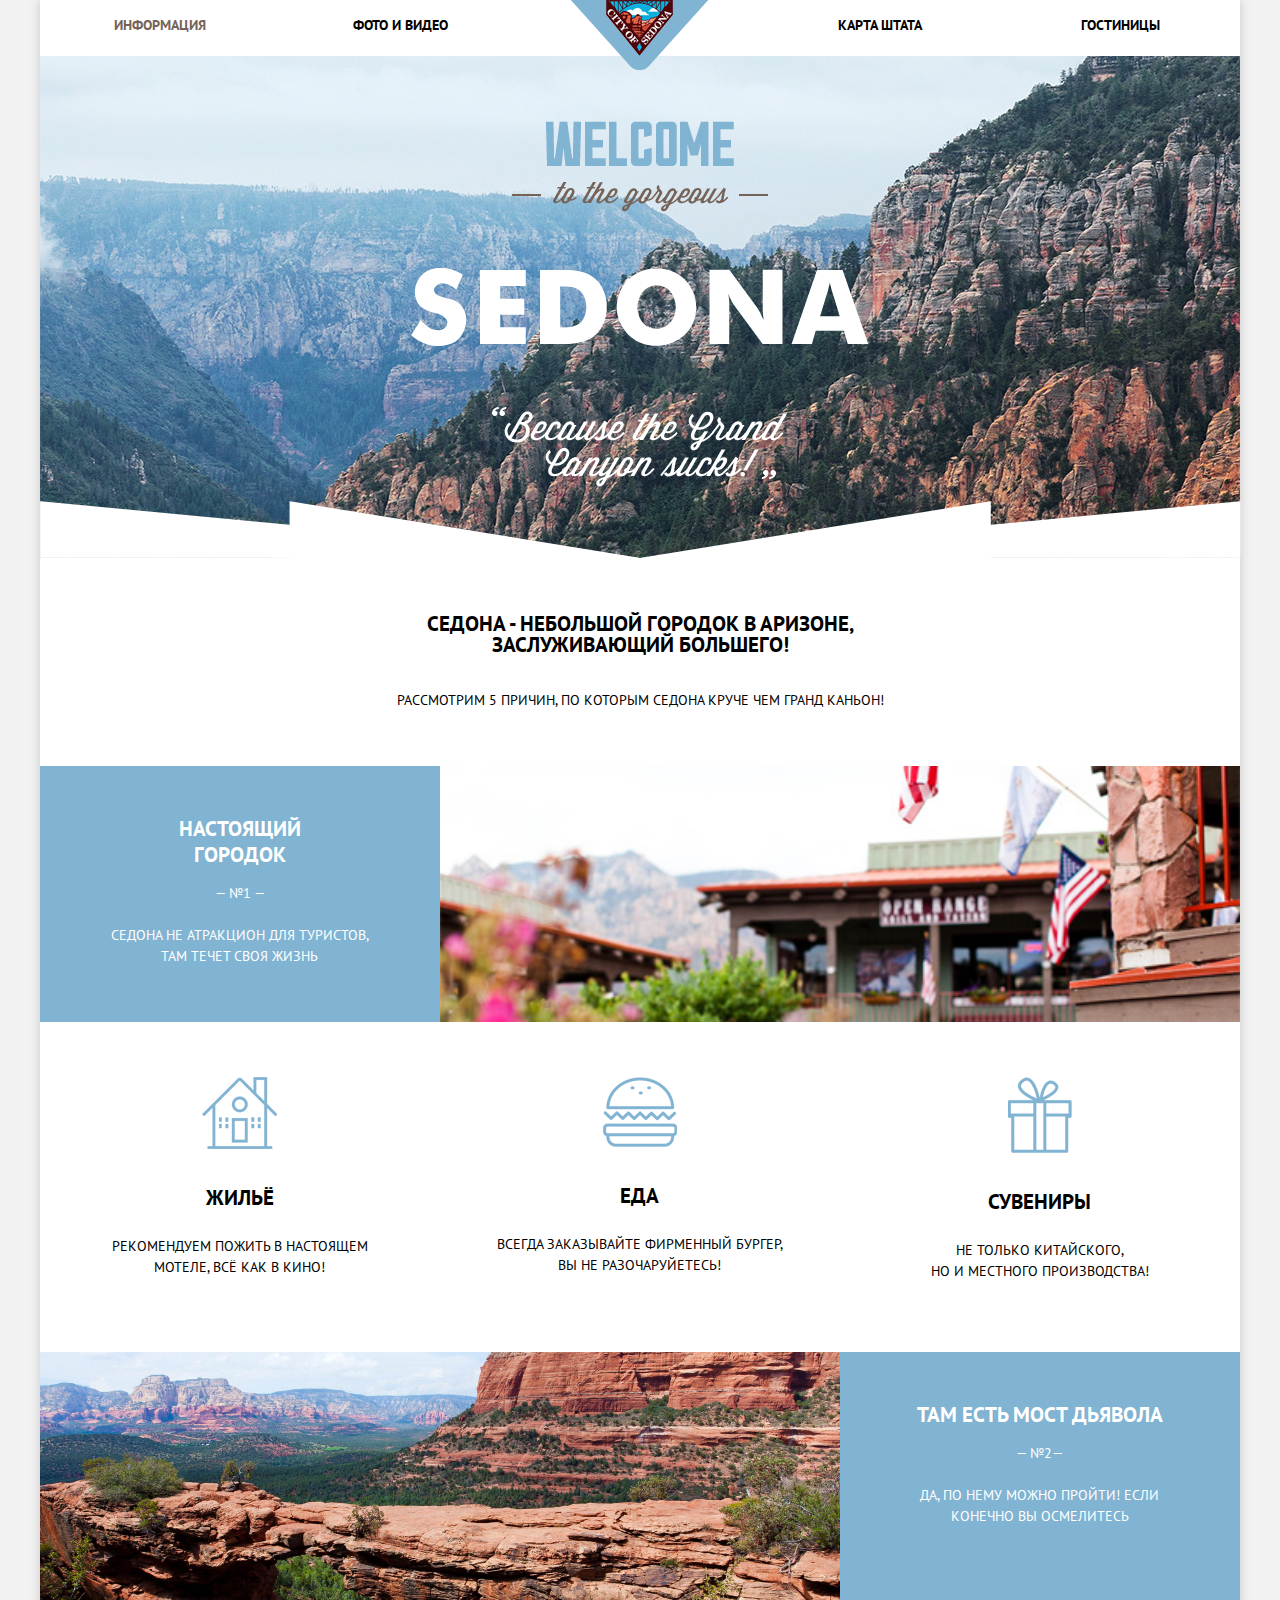
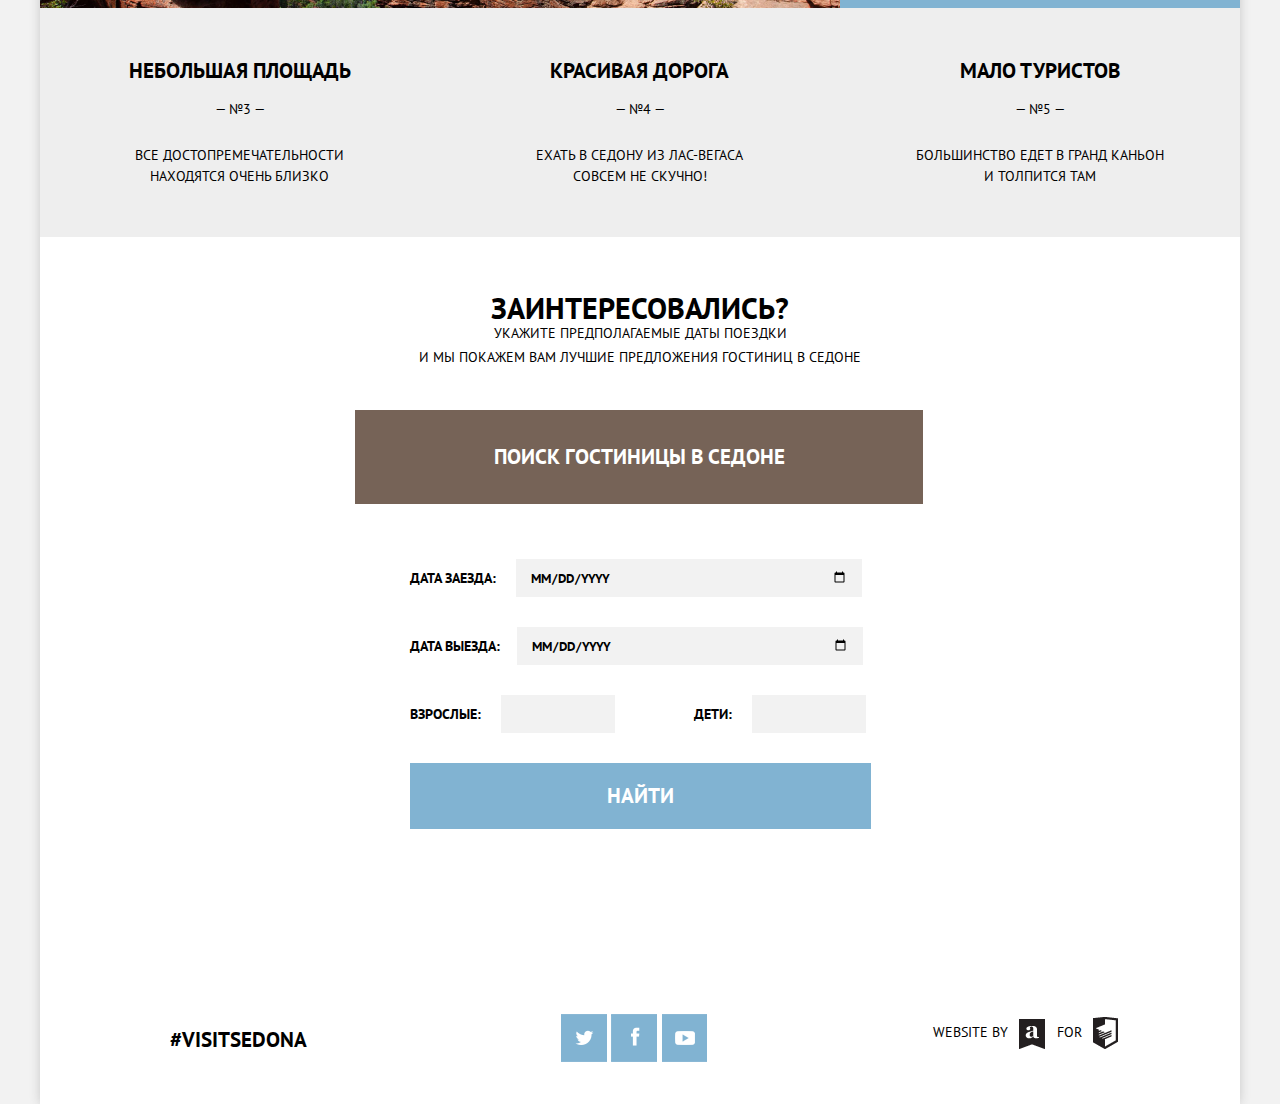
==== commit 55cddf05: "work" ====
--- a/index.html
+++ b/index.html
@@ -13,7 +13,7 @@
             <ul class="head-nav clearfix">
                 <li><a href="#" class="active">Информация</a></li>
                 <li><a href="#">Фото и видео</a></li>
-                <li class="main-logo"><a href="#"><img src="img/main-logo.png" alt=""></a></li>
+                <li class="main-logo"><a href="index.html"><img src="img/main-logo.png" alt=""></a></li>
                 <li><a href="#">Карта штата</a></li>
                 <li><a href="hotels.html">Гостиницы</a></li>
             </ul>
--- a/style.css
+++ b/style.css
@@ -1,3 +1,4 @@
+
 /*    General Css    */
 
 html, body, p, div, ul{
@@ -82,8 +83,22 @@
 .head-nav a:active{
     color: #000;
 }
+
 .head-nav a:active{
     color: #B2B2B2;
+}
+
+.head-nav a.active{
+    color: #766357;
+}
+
+.head-nav a.active:hover{
+    color: #604e43;
+}
+
+.head-nav a.active:active{
+    color: #766357;
+    opacity: 0.3;
 }
 
 /*    Content    */
@@ -301,10 +316,15 @@
     box-sizing: border-box;
     padding: 55px;
     font-weight: bold;
+    text-align: left;
 }
 
 .hotel-search-form label{
     margin-right: 20px;
+}
+
+.hotel-search-form label[for="child"]{
+    margin-left: 75px;
 }
 .hotel-search-form label:nth-child(2n){
     margin-right: 17px;
@@ -323,9 +343,20 @@
     margin-bottom: 0;
 }
 
+.hotel-search-form input{
+    background: #f2f2f2;
+}
+.hotel-search-form input:hover{
+    background: #ebebeb;
+}
+.hotel-search-form input:focus{
+    background: #fff;
+    border: 2px solid #e5e5e5;
+}
+
 .hotel-search-form input[type="date"]{
     box-sizing: border-box;
-    padding: 14px;
+    padding: 0 14px;
     width: 346px;
     height: 38px;
 
@@ -333,8 +364,10 @@
 }
 
 .hotel-search-form input[type="number"]{
+    box-sizing: border-box;
     width: 114px;
     height: 38px;
+    text-align: center;
 }
 
 .hotel-search-form input[type="submit"]{
@@ -349,6 +382,8 @@
     line-height: 26px;
 }
 
+
+
 .hotel-search-form input[type="submit"]:hover{
     background-color: #669EC0;
 }
@@ -398,6 +433,26 @@
 }
 .footer-social a.youtube-icon{
     background: url(img/social-icons.png) -104px 0 no-repeat;
+}
+
+.footer-social a.twitter-icon:hover{
+    background: url(img/social-icons.png) 0 -56px no-repeat;
+}
+.footer-social a.fb-icon:hover{
+    background: url(img/social-icons.png) -52px -56px no-repeat;
+}
+.footer-social a.youtube-icon:hover{
+    background: url(img/social-icons.png) -104px -56px no-repeat;
+}
+
+.footer-social a.twitter-icon:active{
+    background: url(img/social-icons.png) 0 -112px no-repeat;
+}
+.footer-social a.fb-icon:active{
+    background: url(img/social-icons.png) -52px -112px no-repeat;
+}
+.footer-social a.youtube-icon:active{
+    background: url(img/social-icons.png) -104px -112px no-repeat;
 }
 
 footer .copyright{
@@ -423,14 +478,35 @@
     vertical-align: middle;
 }
 
+footer .copyright a.glukhanko:hover{
+    background: url(img/copyright.png) 0 -46px no-repeat;
+}
+
+footer .copyright a.htmlacademy:hover{
+    background: url(img/copyright.png) -76px -46px no-repeat;
+}
+
+footer .copyright a.glukhanko:active{
+    background: url(img/copyright.png) 0 -94px no-repeat;
+}
+
+footer .copyright a.htmlacademy:active{
+    background: url(img/copyright.png) -76px -94px no-repeat;
+}
+
 /*    Hotels    */
 
-main{
-    margin-top: 20px;
-}
-
 main .filters .l-left{
     float: left;
+}
+
+main .filters .l-left .structure{
+    float: left;
+}
+
+main .filters .l-left .property{
+    float: left;
+    //margin-right: 2%;
 }
 
 main .sort .sort-filters{
@@ -440,6 +516,7 @@
 main .sort .sort-controls{
     float: right;
 }
+
 main .filters .l-right{
     float: right;
 }
@@ -449,5 +526,285 @@
 }
 
 .items .item .item-col-right{
+    margin-top: 5px;
     float: right;
-}+    text-align: right;
+}
+
+main .filters{
+    position: relative;
+    background: url(img/hotel_bg.jpg) 50% 50% no-repeat;
+    padding: 30px 5%;
+}
+
+main .filters .structure{
+    margin-right: 50px;
+    position: relative;
+}
+
+main .filters .property{
+    position: relative;
+}
+
+main .filters a{
+    text-decoration: none;
+    color: #fff;
+}
+
+main a{
+    text-decoration: none;
+}
+
+main .filters .filter-title{
+    font-weight: bold;
+    color: #fff;
+    font-size: 16px;
+    margin-bottom: 30px;
+    text-align: left;
+}
+
+main .filters ul{
+    list-style: none;
+    text-align: left;
+}
+
+main .filters ul li{
+    margin-top: 26px;
+    margin-left: 38px;
+}
+
+.filters ul li label{
+    color: white;
+    font-size: 14px;
+    line-height: 21px;
+}
+
+input[type="checkbox"]{
+    display: none;
+}
+
+input[type="checkbox"] + label:before{
+    content: '';
+    background: url(img/unchecked.png) 0 0 no-repeat;
+    width: 20px;
+    height: 20px;
+    position: absolute;
+    left: -1px;
+}
+
+input[type="checkbox"]:checked + label:before {
+    background: url(img/checked.png) 0 0 no-repeat;
+}
+
+/*    Sort    */
+
+.sort{
+    padding: 30px 5%;
+    border-bottom: 1px solid #e5e5e5;
+}
+
+.sort .result{
+    margin: 0;
+    padding: 0;
+    font-weight: bold;
+    font-size: 21px;
+    line-height: 26px;
+    padding-right: 48px;
+    float: left;
+}
+
+.sort .sort-filters ul{
+    list-style: none;
+    float: left;
+    padding-top: 8px;
+}
+
+.sort .sort-filters ul li{
+    float: left;
+}
+
+.sort .sort-filters{
+    font-size: 12px;
+    line-height: 18px;
+}
+
+.sort .sort-active{
+    margin-left: 40px;
+    color: #81b3d2;
+}
+
+
+.sort .sort-dotted{
+    margin-left: 40px;
+    color: #b1b1b1;
+    border-bottom: 1px dotted #81b3d2;
+}
+
+.sort .sort-dotted:hover{
+    color: #81b3d2;
+}
+
+.sort .sort-dotted:active{
+    color: #000;
+    border-bottom: 0 ;
+}
+
+/*    Item    */
+
+.item .item-col-left{
+    margin-top: 5px;
+    width: 135px;
+    height: 90px;
+    overflow: hidden;
+}
+.item-col-center{
+    float: left;
+}
+
+.items .item{
+    padding: 27px 6.25%; /* для 768 4,16% !!!Как быть?*/
+    border-bottom: 1px solid #e5e5e5;
+}
+
+.items .item-col-center{
+    padding-left: 31px;
+    text-align: left;
+}
+
+.item-title{
+    font-size: 21px;
+    font-weight: bold;
+    line-height: 26px;
+    color: #000;
+    text-decoration: none;
+}
+
+.item-title:hover{
+    color: #81b3d2;
+}
+
+.item-title:active{
+    color: #b2b2b2;
+}
+
+.items .item .item-desc{
+    padding: 0;
+    padding-top: 9px;
+    padding-bottom: 12px;
+}
+
+.items .item .item-desc span:first-child{
+    margin-right: 35px;
+}
+
+.item .item-btn{
+    float: left;
+    box-sizing: border-box;
+    padding: 3px 17px;
+    color: #fff;
+    font-weight: bold;
+}
+
+.item-btn{
+    display: block;
+    text-decoration: none;
+    color: #fff;
+}
+
+.btn-details{
+    background: #81b3d2;
+    margin-right: 6px;
+}
+
+.btn-details:hover{
+    background: #669ec0;
+}
+
+.btn-details:active{
+    background: #5496bd;
+    color: #88b6d1;
+}
+
+.btn-book:hover{
+    background: #604e43;
+}
+
+.btn-book:active{
+    background: #503e33;
+    color: #857871;
+}
+
+.btn-book{
+    background: #766357;
+}
+
+.item-rating{
+    padding: 5px 13px;
+    margin-top: 35px;
+    background: #f2f2f2;
+}
+
+.range-filter{
+    width:320px;
+}
+
+.range-controls{
+    position:relative;
+    //margin-bottom:15px;
+    //padding:0 30px;
+    margin-left: 10px;
+}
+
+.range-controls .scale{
+    margin-top: 45px;
+    height: 2px;
+    background: rgba(255, 255, 255, 0.3);
+}
+
+.range-controls .bar{
+    height: 2px;
+    background-color: #fff;
+}
+
+.range-controls .toggle{
+    box-sizing: border-box;
+    width: 20px;
+    height: 20px;
+    border-radius: 50%;
+    border:8px solid white;
+    background:#ababab;
+    position:absolute;
+    top:-9px;
+    left:-10px;
+    cursor:pointer;
+}
+
+.toggle:hover {
+    background-color: #1C4F80;
+}
+
+.range-controls .max-toggle{
+    left:250px;
+}
+
+.price-controls{
+    color: #fff;
+    border: 2px solid white;
+    width: 99%;
+    padding: 13px 0px;
+}
+.price-controls label:first-child{
+    border-right: 2px solid #FFF;
+    margin-right: 10%;
+    padding-right: 10%;
+}
+
+
+.price-controls input{
+    width: 20%;
+    //padding:15px 0px;
+    text-align: center;
+    border:none;
+    background: none;
+    color: #fff;
+}
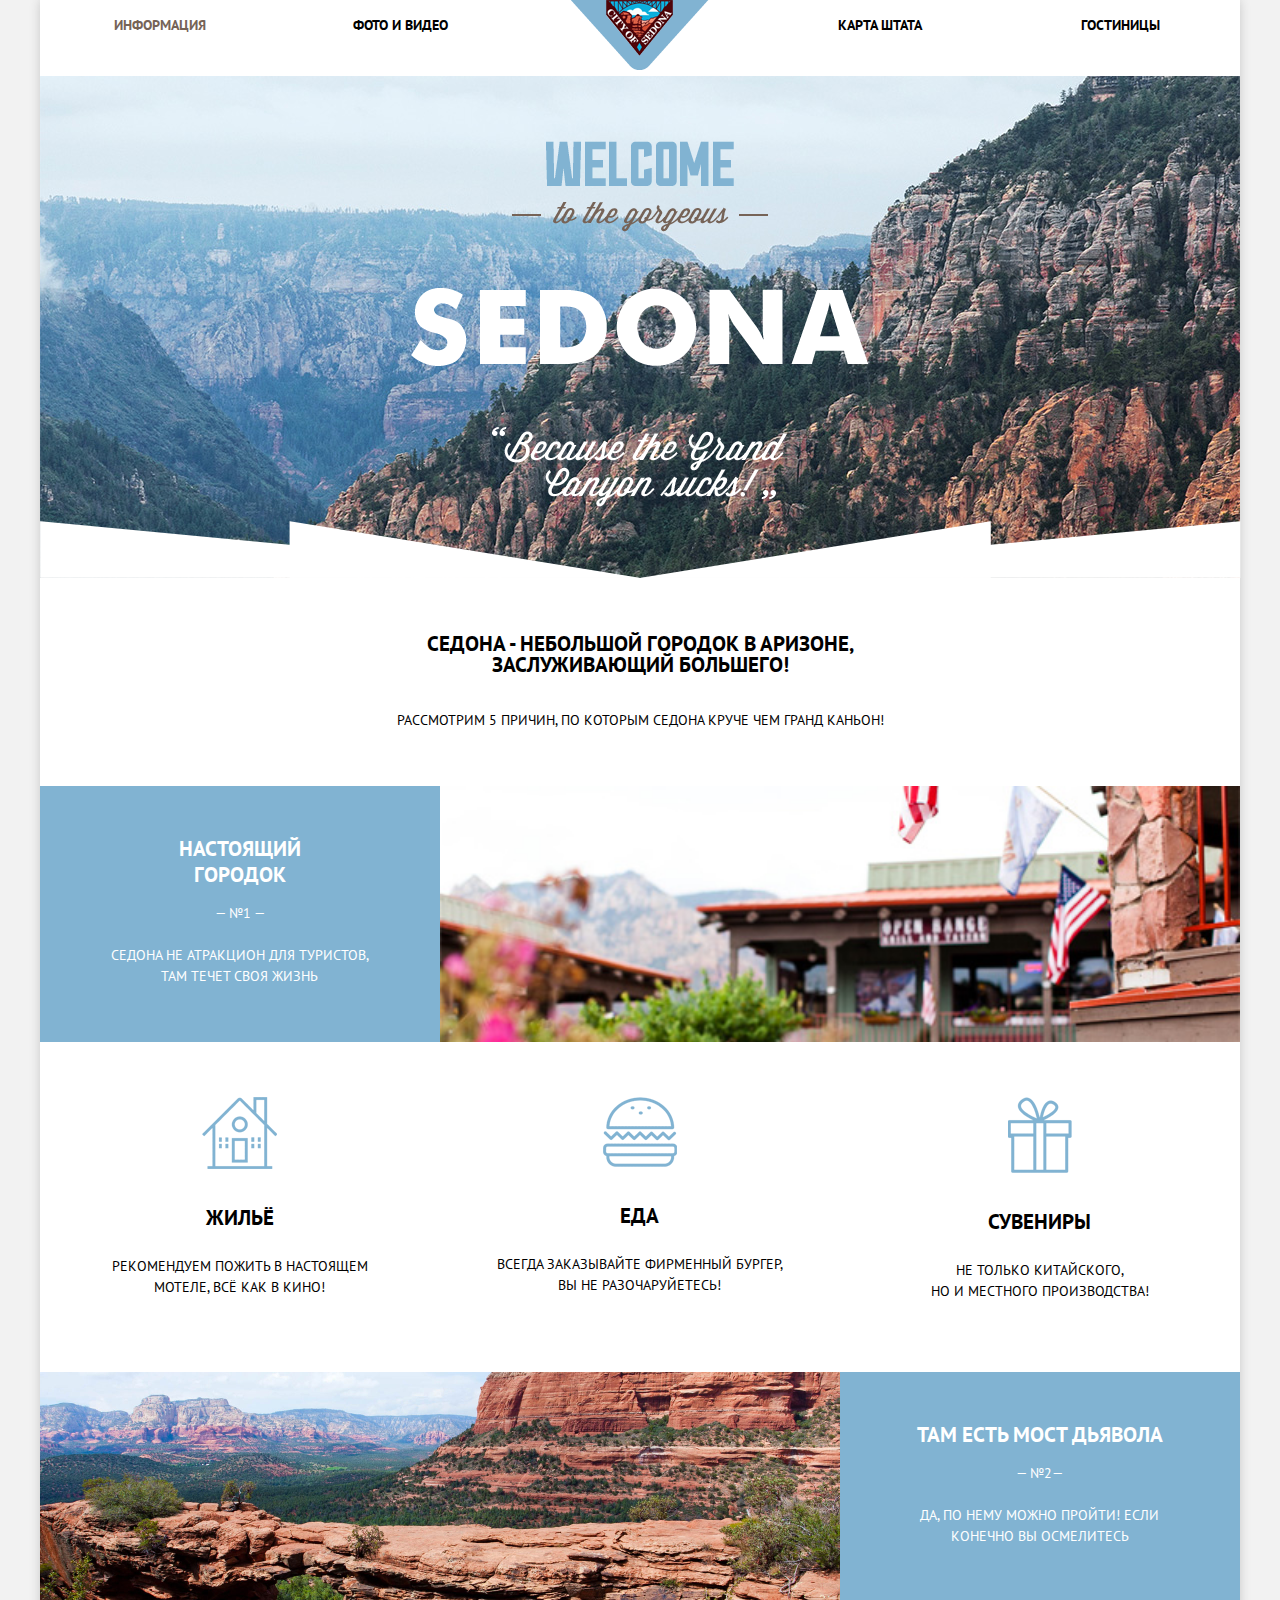
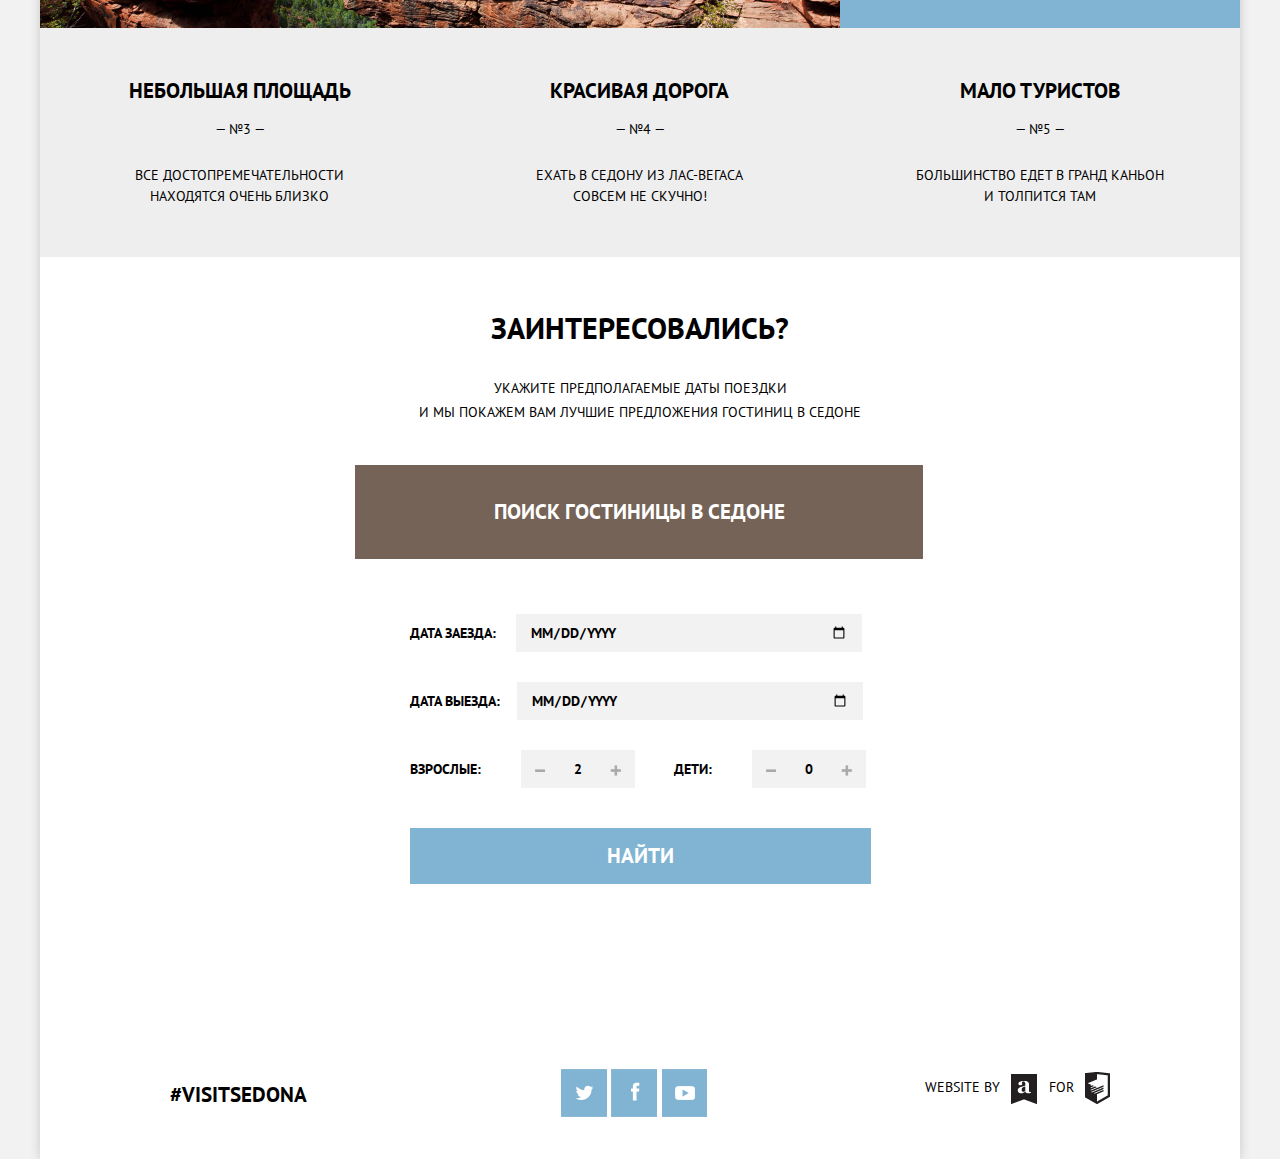
==== commit 9f647c59: "q" ====
--- a/index.html
+++ b/index.html
@@ -4,8 +4,9 @@
 	<meta charset="UTF-8">
 	<title>Седона - Главная страница</title>
 	<!-- <base href="http://barbershop-borodinski.ru/suppes/sedona/"> -->
+	<link rel="stylesheet" href="css/normalize.css">
 	<link href='http://fonts.googleapis.com/css?family=PT+Sans:400,700&subset=cyrillic-ext,latin' rel='stylesheet' type='text/css'>
-	<link rel="stylesheet" href="style.css">
+	<link rel="stylesheet" href="css/style.css">
 </head>
 <body>
     <div class="wrapper">
@@ -96,8 +97,12 @@
                 <div class="arg">
                     <label for="in">Дата заезда:</label><input type="date" name="" id="in" placeholder="24 апреля 2014"><br>
                     <label for="out">Дата выезда:</label><input type="date" name="" id="out" placeholder="4 июля 2014"><br>
-                    <label for="adult">Взрослые:</label><input type="number" name="" id="adult">
-                    <label for="child">Дети:</label><input type="number" name="" id="child">
+                    <div class="adults half">
+                        <label for="adult">Взрослые:</label><input type="" name="" id="adult" value="2">
+                    </div>
+                    <div class="childs half">
+                        <label for="child">Дети:</label><input type="" name="" id="child" value="0">
+                    </div>
                     <input type="submit" value="Найти">
                 </div>
             </form>
--- a/css/style.css
+++ b/css/style.css
@@ -0,0 +1,907 @@
+
+/*    General Css    */
+
+html, body, p, div, ul{
+    margin: 0;
+    padding: 0;
+}
+
+body{
+    background: #f2f2f2;
+    text-transform: uppercase;
+    font-size: 14px;
+    font-family: 'PT Sans', sans-serif;
+    line-height: 21px;
+}
+
+.wrapper{
+    margin: 0 auto;
+    padding: 0;
+    min-width: 768px;
+    max-width: 1200px;
+    background: #fff;
+    box-shadow: 0 0 10px 0 #c8c8c8;
+    text-align: center;
+}
+
+.wrapper:after {
+    display: table;
+    clear: both;
+    content: '';
+}
+
+.clearfix:after {
+    display: table;
+    clear: both;
+    content: "";
+}
+
+/*    Header    */
+
+header{
+    position: relative;
+    z-index: 10;
+    //height: 56px;
+    background: #fff;
+}
+
+header .head-nav{
+    margin: 0;
+    padding: 0;
+    list-style: none;
+}
+
+header .head-nav li{
+    float: left;
+    padding: 0;
+    width: 20%;
+}
+
+.head-nav a{
+    display: block;
+    padding: 15px 0;
+    color: #000;
+    text-decoration: none;
+    font-weight: bold;
+}
+
+.main-logo a{
+    padding: 0;
+}
+
+.head-nav a:hover{
+    color: #81b3d2;
+}
+
+.head-nav a:active{
+    color: #000;
+}
+
+.head-nav a:active{
+    color: #B2B2B2;
+}
+
+.head-nav a.active{
+    color: #766357;
+}
+
+.head-nav a.active:hover{
+    color: #604e43;
+}
+
+.head-nav a.active:active{
+    color: #766357;
+    opacity: 0.3;
+}
+
+/*    Content    */
+
+.intro{
+    position: relative;
+    padding: 65px 0;
+    background: url("../img/cont-bg.jpg") 0 0 no-repeat;
+    background-size: cover;
+}
+
+.intro:after{
+    position: absolute;
+    bottom: 0px;
+    left: 0px;
+    display: table;
+    width: 100.1%;
+    height: 57px;
+    background: url("../img/image-white2.png") 0 100% no-repeat;
+    background-size: contain;
+    content: "";
+}
+
+.intro .welcome-sign{
+    margin: auto;
+    width: 188px;
+}
+
+.welcome-sign-dash{
+    margin: auto;
+    margin-top: 10px;
+    width: 256px;
+}
+
+.wel-title{
+    margin: auto;
+    margin-top: 50px;
+    width: 458px;
+}
+
+.wel-because{
+    margin: auto;
+    margin-top: 55px;
+    width: 296px;
+}
+
+.sedona-preface{
+    margin: auto;
+    padding: 55px;
+}
+
+.sedona-merit{
+    margin-bottom: 35px;
+    text-align: center;
+    font-weight: bold;
+    font-size: 21px;
+}
+
+.reason{
+    height: 256px;
+    color: #fff;
+}
+
+.col1-1{
+    float: left;
+    width: 33.333%;
+}
+
+.col1-2{
+    float: left;
+    overflow: hidden;
+    width: 66.666%;
+    height: 256px;
+}
+
+.reason .col1-1{
+    -webkit-box-sizing: border-box;
+    -moz-box-sizing: border-box;
+    box-sizing: border-box;
+    padding: 50px;
+    height: 100%;
+    background: #81b3d2;
+}
+
+.col1-1 .reas-title{
+    font-weight: bold;
+    font-size: 21px;
+    line-height: 26px;
+}
+
+.col1-1 .reas-num{
+    padding: 15px 0 21px;
+}
+.col1-2 img{
+    width: 100%;
+}
+
+.features{
+    height: 330px;
+}
+
+.features ul{
+    list-style: none;
+}
+
+.features ul li{
+    float: left;
+    box-sizing: border-box;
+    padding: 0 50px;
+    padding-top: 55px;
+    padding-bottom: 50px;
+    width: 33.333%;
+    height: 100%;
+}
+
+.features .feature-title{
+    margin-top: 30px;
+    margin-bottom: 25px;
+    font-weight: bold;
+    font-size: 21px;
+    line-height: 26px;
+}
+
+.more-res{
+    background: #eeeeee;
+
+    //height: 256px;
+}
+
+.more-res ul{
+    list-style: none;
+}
+
+.more-res ul li{
+    float: left;
+    box-sizing: border-box;
+    padding: 50px 70px;
+    width: 33.333%;
+}
+
+.more-res .feature-title{
+    margin-bottom: 15px;
+    font-weight: bold;
+    font-size: 21px;
+    line-height: 26px;
+
+    //padding-left: 70px;
+    //padding-right: 70px;
+}
+
+.more-res .feature-desc{
+    margin-top: 25px;
+}
+
+.hotel{
+    position: relative;
+}
+
+.hotels-preface{
+    padding-top: 58px;
+    padding-bottom: 135px;
+}
+
+.hotels-preface .hotel-title{
+    text-align: center;
+    font-weight: bold;
+    font-size: 30px;
+    line-height: 26px;
+}
+
+.hotels-preface .hotel-offer{
+    margin-top: 35px;
+    line-height: 24px;
+}
+
+.map{
+    overflow: hidden;
+    height: 473px;
+}
+
+.hotel-search-form{
+    position: absolute;
+    top: 208px;
+    left: 50%;
+    margin-left: -285px;
+    width: 568px;
+    background: #fff;
+
+    //min-height: 200px;
+}
+
+.hotel-search-form .form-title{
+    padding: 34px 0;
+    background: #766357;
+    color: #fff;
+    font-weight: bold;
+    font-size: 21px;
+    line-height: 26px;
+}
+
+.hotel-search-form .arg{
+    box-sizing: border-box;
+    padding: 55px;
+    text-align: left;
+    font-weight: bold;
+}
+
+.hotel-search-form label{
+    margin-right: 20px;
+}
+
+.hotel-search-form label:nth-child(2n){
+    margin-right: 17px;
+}
+
+.hotel-search-form input{
+    margin-bottom: 30px;
+    border: 0px;
+    background: #f2f2f2;
+    text-transform: uppercase;
+    font-weight: bold;
+    font-family: 'PT Sans', sans-serif;
+}
+.hotel-search-form input:last-child{
+    margin-bottom: 0;
+}
+
+.hotel-search-form input{
+    background: #f2f2f2;
+}
+.hotel-search-form input:hover{
+    background: #ebebeb;
+}
+.hotel-search-form input:focus{
+    border: 2px solid #e5e5e5;
+    background: #fff;
+}
+
+.hotel-search-form input[type="date"]{
+    box-sizing: border-box;
+    padding: 0 14px;
+    width: 346px;
+    height: 38px;
+
+    //display: block;
+}
+
+.hotel-search-form input[type=""]{
+    position: relative;
+    box-sizing: border-box;
+    margin-left: 20px;
+    width: 114px;
+    height: 38px;
+    text-align: center;
+}
+
+.childs{
+    margin-left: 35px;
+}
+
+.half{
+    position: relative;
+    display: inline-block;
+
+    //width: 49%;
+}
+
+/*.hotel-search-form input[type=""]:before{
+    content: '';
+    position: absolute;
+    width: 9px;
+    height: 9px;
+    background: url(img/sort-up-down.png) 0 0 no-repeat;
+}*/
+
+.hotel-search-form .half:before {
+    position: absolute;
+    top: 40%;
+    right: 90px;
+    z-index: 200;
+    width: 12px;
+    height: 12px;
+    background: url('../img/sedona-sprite.png') no-repeat -235px -84px;
+    content: "";
+    opacity: 1;
+}
+
+.hotel-search-form .half:after {
+    position: absolute;
+    top: 40%;
+    right: 14px;
+    width: 12px;
+    height: 12px;
+    background: url('../img/sedona-sprite.png') no-repeat -260px -84px;
+    content: "";
+}
+
+.hotel-search-form .half:hover:before {
+    background: url('../img/sedona-sprite.png') no-repeat -235px -99px;
+}
+
+.hotel-search-form .half:hover:after {
+    background: url('../img/sedona-sprite.png') no-repeat -260px -99px;
+}
+
+.hotel-search-form .half:active:before {
+    background: url('../img/sedona-sprite.png') no-repeat -235px -114px;
+}
+
+.hotel-search-form .half:active:after {
+    background: url('../img/sedona-sprite.png') no-repeat -260px -114px;
+}
+
+.hotel-search-form input[type="submit"]{
+    display: block;
+    box-sizing: border-box;
+    margin: auto;
+    margin-top: 40px;
+    padding: 15px 197px;
+    border: 0px;
+    background: #81b3d2;
+    color: #fff;
+    font-size: 21px;
+    line-height: 26px;
+}
+
+
+
+.hotel-search-form input[type="submit"]:hover{
+    background-color: #669EC0;
+}
+
+.hotel-search-form input[type="submit"]:active{
+    background-color: #5496BD;
+    color: #88B6D1;
+}
+/*    Footer    */
+
+footer .col{
+    float: left;
+    width: 33%;
+
+    //display: inline-block;
+}
+
+footer .foot-tag{
+    padding-top: 50px;
+    font-weight: bold;
+    font-size: 21px;
+    line-height: 26px;
+}
+
+footer .btn-social{
+    display: inline-block;
+    width: 46px;
+    height: 48px;
+ }
+
+footer .footer-social{
+    margin-top: 37px;
+    margin-bottom: 36px;
+}
+
+.footer-social a.twitter-icon{
+    background: url(../img/social-icons.png) 0 0 no-repeat;
+}
+.footer-social a.fb-icon{
+    background: url(../img/social-icons.png) -52px 0 no-repeat;
+}
+.footer-social a.youtube-icon{
+    background: url(../img/social-icons.png) -104px 0 no-repeat;
+}
+
+.footer-social a.twitter-icon:hover{
+    background: url(../img/social-icons.png) 0 -56px no-repeat;
+}
+.footer-social a.fb-icon:hover{
+    background: url(../img/social-icons.png) -52px -56px no-repeat;
+}
+.footer-social a.youtube-icon:hover{
+    background: url(../img/social-icons.png) -104px -56px no-repeat;
+}
+
+.footer-social a.twitter-icon:active{
+    background: url(../img/social-icons.png) 0 -112px no-repeat;
+}
+.footer-social a.fb-icon:active{
+    background: url(../img/social-icons.png) -52px -112px no-repeat;
+}
+.footer-social a.youtube-icon:active{
+    background: url(../img/social-icons.png) -104px -112px no-repeat;
+}
+
+footer .copyright{
+    padding: 40px;
+    padding-left: 6%;
+    line-height: 26px;
+}
+a.block-copyright{
+    margin: 0 7px;
+}
+footer .copyright a.glukhanko{
+    display: inline-block;
+    width: 27px;
+    height: 30px;
+    background: url(../img/copyright.png) 0 0 no-repeat;
+    vertical-align: middle;
+}
+
+footer .copyright a.htmlacademy{
+    display: inline-block;
+    width: 27px;
+    height: 33px;
+    background: url(../img/copyright.png) -76px 0 no-repeat;
+    vertical-align: middle;
+}
+
+footer .copyright a.glukhanko:hover{
+    background: url(../img/copyright.png) 0 -46px no-repeat;
+}
+
+footer .copyright a.htmlacademy:hover{
+    background: url(../img/copyright.png) -76px -46px no-repeat;
+}
+
+footer .copyright a.glukhanko:active{
+    background: url(../img/copyright.png) 0 -94px no-repeat;
+}
+
+footer .copyright a.htmlacademy:active{
+    background: url(../img/copyright.png) -76px -94px no-repeat;
+}
+
+/*    Hotels    */
+
+main .filters .l-left{
+    float: left;
+}
+
+main .filters .l-left .structure{
+    float: left;
+}
+
+main .filters .l-left .property{
+    float: left;
+
+    //margin-right: 2%;
+}
+
+main .sort .sort-filters{
+    float: left;
+}
+
+main .sort .sort-controls{
+    position: relative;
+    float: right;
+    margin-top: 8px;
+}
+
+.sort-up{
+    position: absolute;
+    width: 9px;
+    height: 9px;
+    background: url(../img/sort-up-down.png) 0 0 no-repeat;
+}
+
+.sort-down{
+    position: absolute;
+    left: 14px;
+    width: 9px;
+    height: 9px;
+    background: url(../img/sort-up-down.png) -28px 0 no-repeat;
+}
+
+.sort-up:hover{
+    background: url(../img/sort-up-down.png) 0 -12px no-repeat;
+}
+
+.sort-down:hover{
+    background: url(../img/sort-up-down.png) -28px -12px no-repeat;
+}
+
+.sort-up:active{
+    background: url(../img/sort-up-down.png) 0 -24px no-repeat;
+}
+
+.sort-down:active{
+    background: url(../img/sort-up-down.png) -28px -24px no-repeat;
+}
+
+.sort-up.active{
+    position: absolute;
+    width: 9px;
+    height: 9px;
+    background: url(../img/sort-up-down.png) 0 -24px no-repeat;
+}
+
+.sort-down.active{
+    position: absolute;
+    width: 9px;
+    height: 9px;
+    background: url(../img/sort-up-down.png) -28px -24px no-repeat;
+}
+
+main .filters .l-right{
+    float: right;
+}
+
+.items .item .item-col-left{
+    float: left;
+}
+
+.items .item .item-col-right{
+    float: right;
+    margin-top: 5px;
+    text-align: right;
+}
+
+main .filters{
+    position: relative;
+    padding: 30px 5%;
+    background: url(../img/hotel_bg.jpg) 50% 50% no-repeat;
+}
+
+main .filters .structure{
+    position: relative;
+    margin-right: 50px;
+}
+
+main .filters .property{
+    position: relative;
+}
+
+main .filters a{
+    color: #fff;
+    text-decoration: none;
+}
+
+main a{
+    text-decoration: none;
+}
+
+main .filters .filter-title{
+    margin-bottom: 30px;
+    color: #fff;
+    text-align: left;
+    font-weight: bold;
+    font-size: 16px;
+}
+
+main .filters ul{
+    list-style: none;
+    text-align: left;
+}
+
+main .filters ul li{
+    margin-top: 26px;
+    margin-left: 38px;
+}
+
+.filters ul li label{
+    color: white;
+    font-size: 14px;
+    line-height: 21px;
+}
+
+input[type="checkbox"]{
+    display: none;
+}
+
+input[type="checkbox"] + label:before{
+    position: absolute;
+    left: -1px;
+    width: 20px;
+    height: 20px;
+    background: url(../img/checkbox.png) 0 0 no-repeat;
+    content: '';
+}
+
+input[type="checkbox"]:checked + label:before {
+    background: url(../img/checkbox.png) -31px 0 no-repeat;
+}
+
+input[type="checkbox"] + label:hover:before{
+    background: url(../img/checkbox.png) 0 -31px no-repeat;
+}
+
+input[type="checkbox"]:checked + label:hover:before {
+    background: url(../img/checkbox.png) -31px -31px no-repeat;
+}
+
+input[type="checkbox"] + label:active:before{
+    background: url(../img/checkbox.png) 0 -61px no-repeat;
+}
+
+input[type="checkbox"]:checked + label:active:before {
+    background: url(../img/checkbox.png) -31px -61px no-repeat;
+}
+
+/*    Sort    */
+
+.sort{
+    padding: 30px 5%;
+    border-bottom: 1px solid #e5e5e5;
+}
+
+.sort .result{
+    float: left;
+    margin: 0;
+    padding: 0;
+    padding-right: 48px;
+    font-weight: bold;
+    font-size: 21px;
+    line-height: 26px;
+}
+
+.sort .sort-filters ul{
+    float: left;
+    padding-top: 8px;
+    list-style: none;
+}
+
+.sort .sort-filters ul li{
+    float: left;
+}
+
+.sort .sort-filters{
+    font-size: 12px;
+    line-height: 18px;
+}
+
+.sort .sort-active{
+    margin-left: 40px;
+    color: #81b3d2;
+}
+
+
+.sort .sort-dotted{
+    margin-left: 40px;
+    border-bottom: 1px dotted #81b3d2;
+    color: #b1b1b1;
+}
+
+.sort .sort-dotted:hover{
+    color: #81b3d2;
+}
+
+.sort .sort-dotted:active{
+    border-bottom: 0 ;
+    color: #000;
+}
+
+/*    Item    */
+
+.item .item-col-left{
+    overflow: hidden;
+    margin-top: 5px;
+    width: 135px;
+    height: 90px;
+}
+.item-col-center{
+    float: left;
+}
+
+.items .item{
+    padding: 27px 6.25%; /* для 768 4,16% !!!Как быть?*/
+    border-bottom: 1px solid #e5e5e5;
+}
+
+.items .item-col-center{
+    padding-left: 31px;
+    text-align: left;
+}
+
+.item-title{
+    color: #000;
+    text-decoration: none;
+    font-weight: bold;
+    font-size: 21px;
+    line-height: 26px;
+}
+
+.item-title:hover{
+    color: #81b3d2;
+}
+
+.item-title:active{
+    color: #b2b2b2;
+}
+
+.items .item .item-desc{
+    padding: 0;
+    padding-top: 9px;
+    padding-bottom: 12px;
+}
+
+.items .item .item-desc span:first-child{
+    margin-right: 35px;
+}
+
+.item .item-btn{
+    float: left;
+    box-sizing: border-box;
+    padding: 3px 17px;
+    color: #fff;
+    font-weight: bold;
+}
+
+.item-btn{
+    display: block;
+    color: #fff;
+    text-decoration: none;
+}
+
+.btn-details{
+    margin-right: 6px;
+    background: #81b3d2;
+}
+
+.btn-details:hover{
+    background: #669ec0;
+}
+
+.btn-details:active{
+    background: #5496bd;
+    color: #88b6d1;
+}
+
+.btn-book:hover{
+    background: #604e43;
+}
+
+.btn-book:active{
+    background: #503e33;
+    color: #857871;
+}
+
+.btn-book{
+    background: #766357;
+}
+
+.item-rating{
+    margin-top: 35px;
+    padding: 5px 13px;
+    background: #f2f2f2;
+}
+
+.range-filter{
+    width:320px;
+}
+
+.range-controls{
+    position:relative;
+    margin-left: 10px;
+
+    //margin-bottom:15px;
+    //padding:0 30px;
+}
+
+.range-controls .scale{
+    margin-top: 45px;
+    height: 2px;
+    background: rgba(255, 255, 255, 0.3);
+}
+
+.range-controls .bar{
+    height: 2px;
+    background-color: #fff;
+}
+
+.range-controls .toggle{
+    position:absolute;
+    top:-9px;
+    left:-10px;
+    box-sizing: border-box;
+    width: 20px;
+    height: 20px;
+    border:8px solid white;
+    border-radius: 50%;
+    background:#ababab;
+    cursor:pointer;
+}
+
+.toggle:hover {
+    background-color: #1C4F80;
+}
+
+.range-controls .max-toggle{
+    left:250px;
+}
+
+.price-controls{
+    padding: 13px 0px;
+    width: 99%;
+    border: 2px solid white;
+    color: #fff;
+}
+.price-controls label:first-child{
+    margin-right: 10%;
+    padding-right: 10%;
+    border-right: 2px solid #FFF;
+}
+
+
+.price-controls input{
+    width: 20%;
+    border:none;
+    background: none;
+    color: #fff;
+    text-align: center;
+
+    //padding:15px 0px;
+}
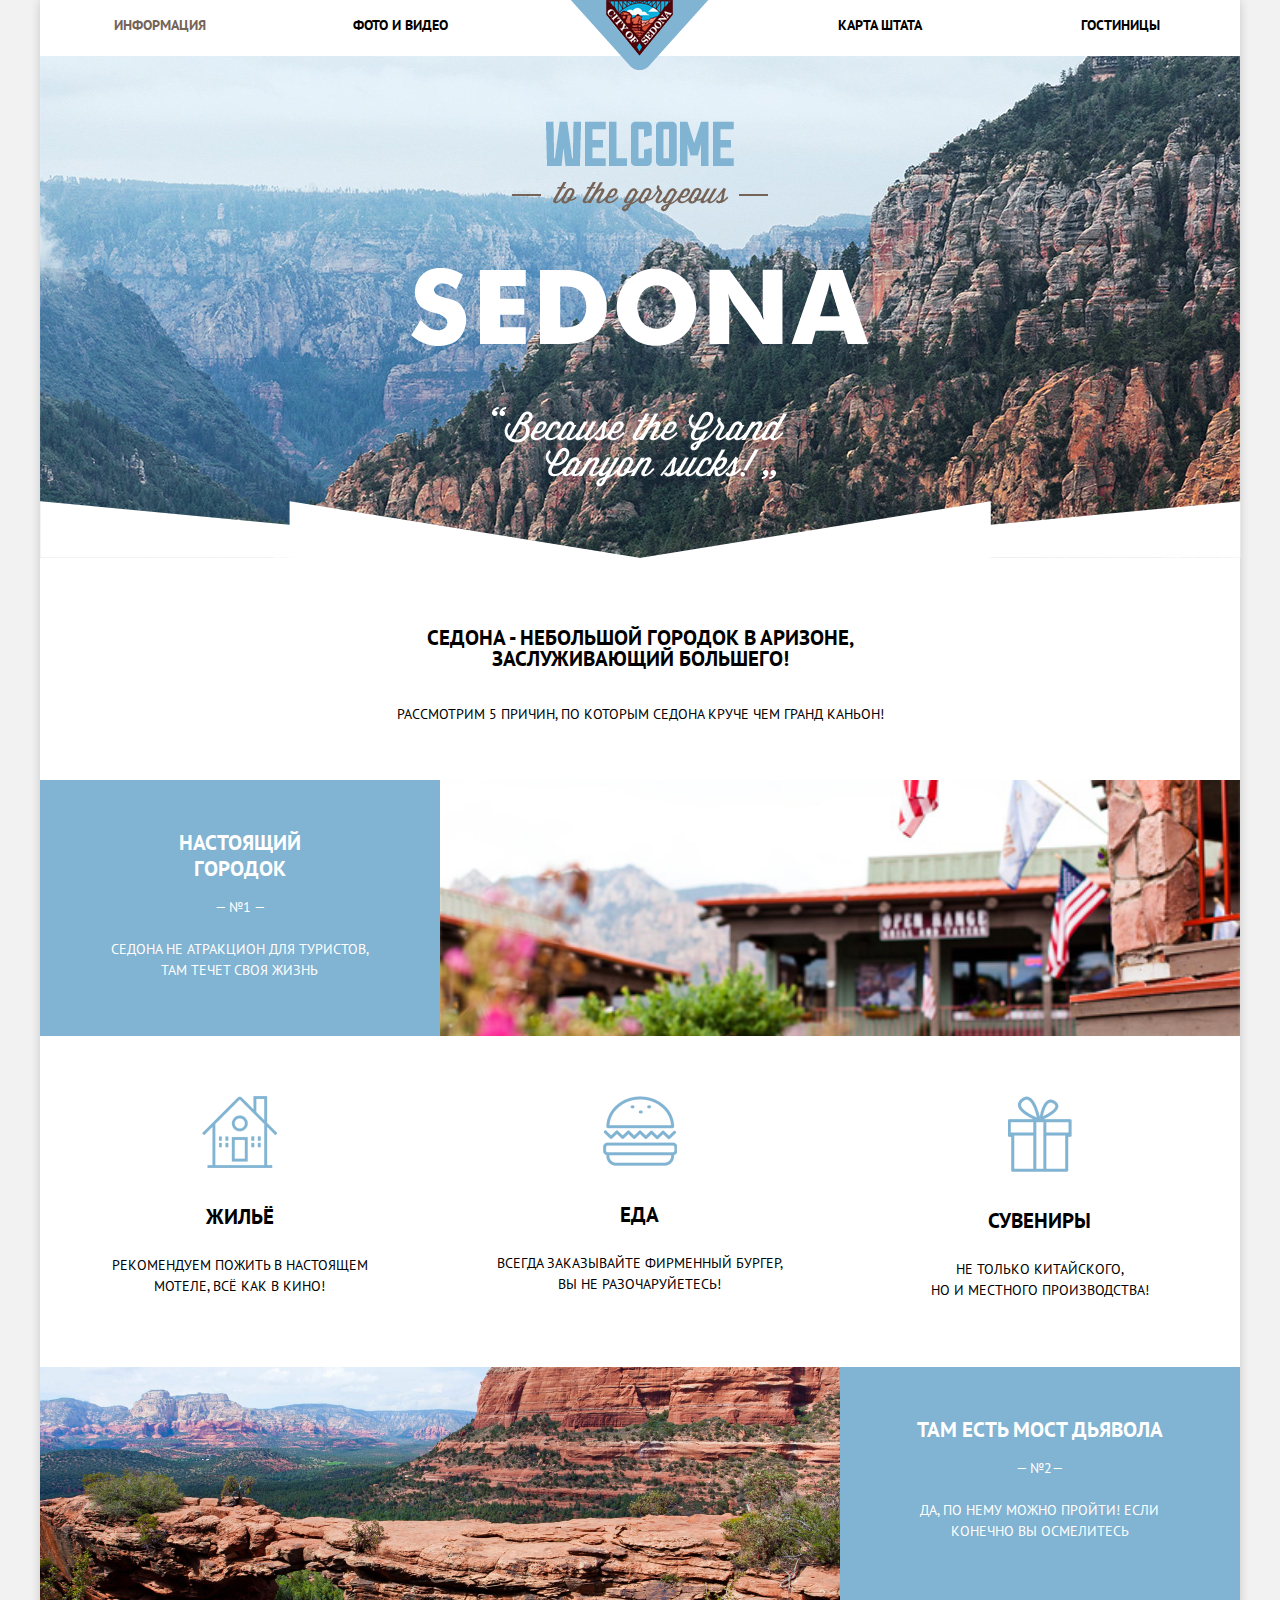
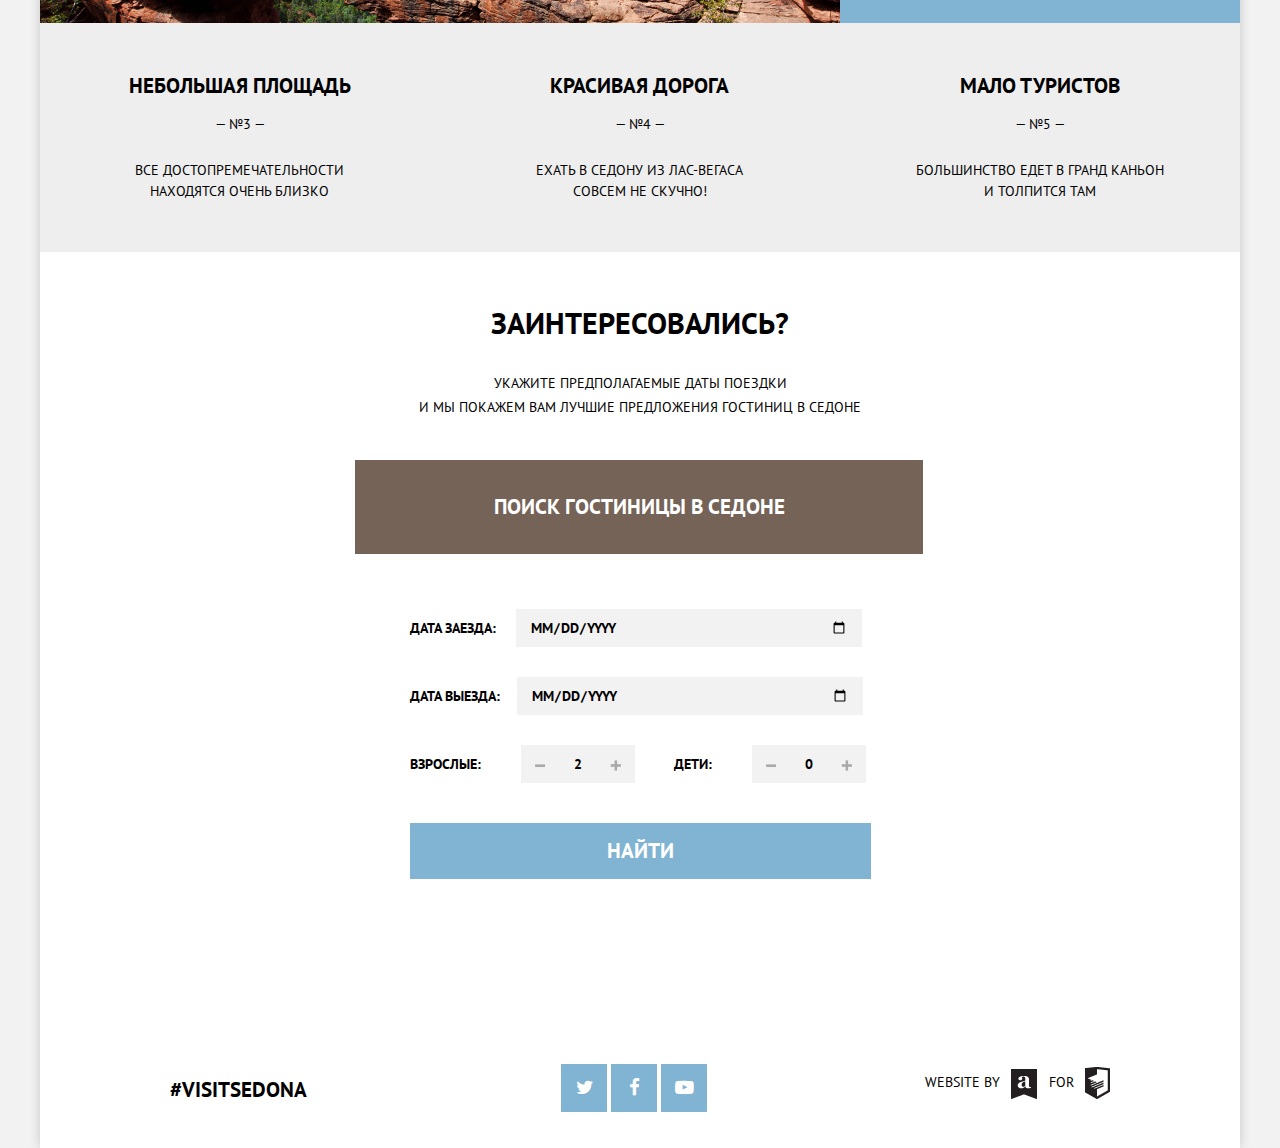
==== commit 7191be2b: "final" ====
--- a/index.html
+++ b/index.html
@@ -4,12 +4,14 @@
 	<meta charset="UTF-8">
 	<title>Седона - Главная страница</title>
 	<!-- <base href="http://barbershop-borodinski.ru/suppes/sedona/"> -->
+	<link href="http://netdna.bootstrapcdn.com/font-awesome/4.0.3/css/font-awesome.css" rel="stylesheet">
 	<link rel="stylesheet" href="css/normalize.css">
 	<link href='http://fonts.googleapis.com/css?family=PT+Sans:400,700&subset=cyrillic-ext,latin' rel='stylesheet' type='text/css'>
+	
 	<link rel="stylesheet" href="css/style.css">
 </head>
 <body>
-    <div class="wrapper">
+    <div class="wrapper clearfix">
         <header>
             <ul class="head-nav clearfix">
                 <li><a href="#" class="active">Информация</a></li>
@@ -28,31 +30,31 @@
                 <div class="wel-because"><img src="img/Because-the-Grand--Canyon-sucks.png" alt=""></div>
             </div>
             <div class="sedona-preface">
-                    <p class="sedona-merit">Седона - небольшой городок в Аризоне,<br> заслуживающий большего!</p>
-                    <p class="sedona-reasons">Рассмотрим 5 причин, по которым Седона круче чем Гранд каньон!</p>
+                <h1 class="sedona-merit">Седона - небольшой городок в Аризоне,<br>заслуживающий большего!</h1>
+                    <p>Рассмотрим 5 причин, по которым Седона круче чем Гранд каньон!</p>
             </div>
             <div class="reason clearfix">
                 <div class="col1-1">
-                    <p class="reas-title">Настоящий<br>городок</p>
+                    <h2 class="reas-title">Настоящий<br>городок</h2>
                     <p class="reas-num">— №1 —</p>
-                    <p class="reas-desc">Седона не атракцион для туристов,<br> там течет своя жизнь</p>
+                    <p>Седона не атракцион для туристов,<br> там течет своя жизнь</p>
                 </div>
                 <div class="col1-2"><img src="img/feature1.jpg" alt="Настоящий городок"></div>
             </div>
             <div class="features clearfix">
                 <ul>
                     <li>
-                        <div class="feature-icon"><img src="img/feature-icon1.png" alt="Жильё"></div>
+                        <div><img src="img/feature-icon1.png" alt="Жильё"></div>
                         <p class="feature-title">Жильё</p>
                         <p class="feature-desc">Рекомендуем пожить в настоящем мотеле, всё как в кино!</p>
                     </li>
                     <li>
-                        <div class="feature-icon"><img src="img/feature-icon2.png" alt="Еда"></div>
+                        <div><img src="img/feature-icon2.png" alt="Еда"></div>
                         <p class="feature-title">Еда</p>
                         <p class="feature-desc">Всегда заказывайте фирменный бургер, вы не разочаруйетесь!</p>
                     </li>
                     <li>
-                        <div class="feature-icon"><img src="img/feature-icon3.png" alt="Сувениры"></div>
+                        <div><img src="img/feature-icon3.png" alt="Сувениры"></div>
                         <p class="feature-title">Сувениры</p>
                         <p class="feature-desc">Не только китайского,<br> но и местного производства!</p>
                     </li>
@@ -62,25 +64,25 @@
             <div class="reason clearfix">
                 <div class="col1-2"><img src="img/feature2.jpg" alt="Мост дьявола"></div>
                 <div class="col1-1">
-                    <p class="reas-title">Там есть мост дьявола</p>
+                    <h2 class="reas-title">Там есть мост дьявола</h2>
                     <p class="reas-num">— №2— </p>
-                    <p class="reas-desc">Да, по нему можно пройти! Если конечно вы осмелитесь</p>
+                    <p>Да, по нему можно пройти! Если конечно вы осмелитесь</p>
                 </div>
             </div>
             <div class="more-res clearfix">
                 <ul>
                     <li>
-                        <p class="feature-title">Небольшая площадь</p>
+                        <h2 class="feature-title">Небольшая площадь</h2>
                         <p class="feature-num">— №3 —</p>
                         <p class="feature-desc">Все достопремечательности находятся очень близко</p>
                     </li>
                     <li>
-                        <p class="feature-title">Красивая дорога</p>
+                        <h2 class="feature-title">Красивая дорога</h2>
                         <p class="feature-num">— №4 —</p>
                         <p class="feature-desc">Ехать в Седону из Лас-вегаса совсем не скучно!</p>
                     </li>
                     <li>
-                        <p class="feature-title">Мало туристов</p>
+                        <h2 class="feature-title">Мало туристов</h2>
                         <p class="feature-num">— №5 — </p>
                         <p class="feature-desc">Большинство едет в Гранд Каньон и толпится там</p>
                     </li>
@@ -114,11 +116,11 @@
         <footer class="clearfix">
            <div class="col"><p class="foot-tag">#visitsedona</p></div>
            <div class="col footer-social">
-                <a href="#" class="btn-social twitter-icon"></a>
-                <a href="#" class="btn-social fb-icon"></a>
-                <a href="#" class="btn-social youtube-icon"></a>
+                <a href=""><i class="fa fa-twitter fa-lg"></i></a>
+                <a href=""><i class="fa fa-facebook fa-lg"></i></a>
+               <a href=""><i class="fa fa-youtube-play fa-lg"></i></a>
             </div>
-           <div class="col inline"><p class="copyright">Website by <a href="" class="block-copyright glukhanko"></a> for <a href="" class="block-copyright htmlacademy"></a></p></div>
+           <div class="col"><p class="copyright">Website by <a href="" class="block-copyright glukhanko"></a> for <a href="" class="block-copyright htmlacademy"></a></p></div>
         </footer>
     </div>
 </body>
--- a/css/style.css
+++ b/css/style.css
@@ -1,7 +1,7 @@
 
 /*    General Css    */
 
-html, body, p, div, ul{
+html, body, p, div, ul, h2{
     margin: 0;
     padding: 0;
 }
@@ -24,12 +24,6 @@
     text-align: center;
 }
 
-.wrapper:after {
-    display: table;
-    clear: both;
-    content: '';
-}
-
 .clearfix:after {
     display: table;
     clear: both;
@@ -67,6 +61,7 @@
 
 .main-logo a{
     padding: 0;
+    margin: 0px 0 -20px 0;
 }
 
 .head-nav a:hover{
@@ -93,7 +88,6 @@
     color: #766357;
     opacity: 0.3;
 }
-
 /*    Content    */
 
 .intro{
@@ -190,7 +184,8 @@
 }
 
 .features{
-    height: 330px;
+    //height: 330px;
+    
 }
 
 .features ul{
@@ -201,8 +196,8 @@
     float: left;
     box-sizing: border-box;
     padding: 0 50px;
-    padding-top: 55px;
-    padding-bottom: 50px;
+    padding-top: 60px;
+    padding-bottom: 66px;
     width: 33.333%;
     height: 100%;
 }
@@ -274,7 +269,7 @@
 
 .hotel-search-form{
     position: absolute;
-    top: 208px;
+    bottom: 93px;
     left: 50%;
     margin-left: -285px;
     width: 568px;
@@ -444,45 +439,9 @@
     line-height: 26px;
 }
 
-footer .btn-social{
-    display: inline-block;
-    width: 46px;
-    height: 48px;
- }
-
 footer .footer-social{
     margin-top: 37px;
     margin-bottom: 36px;
-}
-
-.footer-social a.twitter-icon{
-    background: url(../img/social-icons.png) 0 0 no-repeat;
-}
-.footer-social a.fb-icon{
-    background: url(../img/social-icons.png) -52px 0 no-repeat;
-}
-.footer-social a.youtube-icon{
-    background: url(../img/social-icons.png) -104px 0 no-repeat;
-}
-
-.footer-social a.twitter-icon:hover{
-    background: url(../img/social-icons.png) 0 -56px no-repeat;
-}
-.footer-social a.fb-icon:hover{
-    background: url(../img/social-icons.png) -52px -56px no-repeat;
-}
-.footer-social a.youtube-icon:hover{
-    background: url(../img/social-icons.png) -104px -56px no-repeat;
-}
-
-.footer-social a.twitter-icon:active{
-    background: url(../img/social-icons.png) 0 -112px no-repeat;
-}
-.footer-social a.fb-icon:active{
-    background: url(../img/social-icons.png) -52px -112px no-repeat;
-}
-.footer-social a.youtube-icon:active{
-    background: url(../img/social-icons.png) -104px -112px no-repeat;
 }
 
 footer .copyright{
@@ -525,6 +484,24 @@
     background: url(../img/copyright.png) -76px -94px no-repeat;
 }
 
+footer .footer-social .fa{
+    box-sizing: border-box;
+    width: 46px;
+    height: 48px;
+    padding: 17px 14px;
+    background: #81b3d2;
+    color: white;
+}
+
+footer .footer-social .fa:hover{
+    background: #669ec0;
+}
+
+footer .footer-social .fa:active{
+    background: #5496bd;
+    color: #88b6d1;
+}
+
 /*    Hotels    */
 
 main .filters .l-left{
@@ -798,12 +775,7 @@
     padding: 3px 17px;
     color: #fff;
     font-weight: bold;
-}
-
-.item-btn{
     display: block;
-    color: #fff;
-    text-decoration: none;
 }
 
 .btn-details{
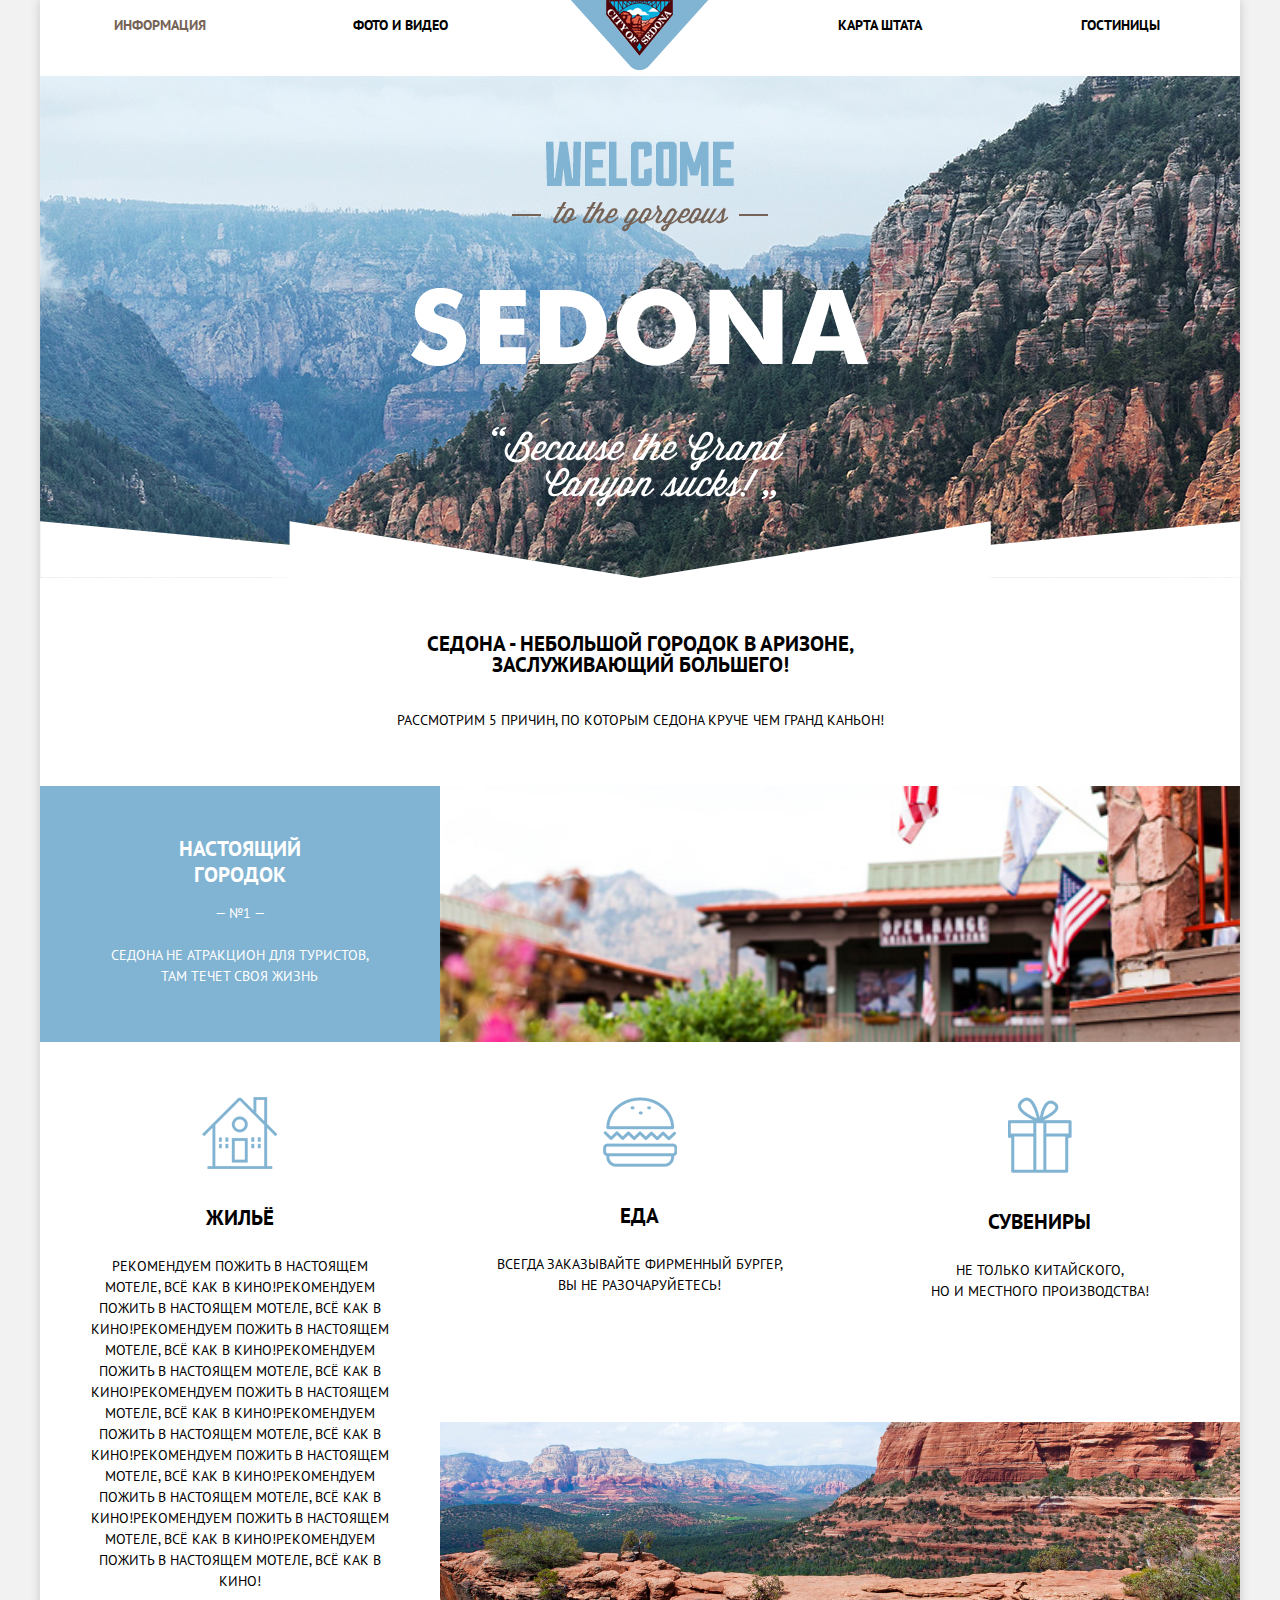
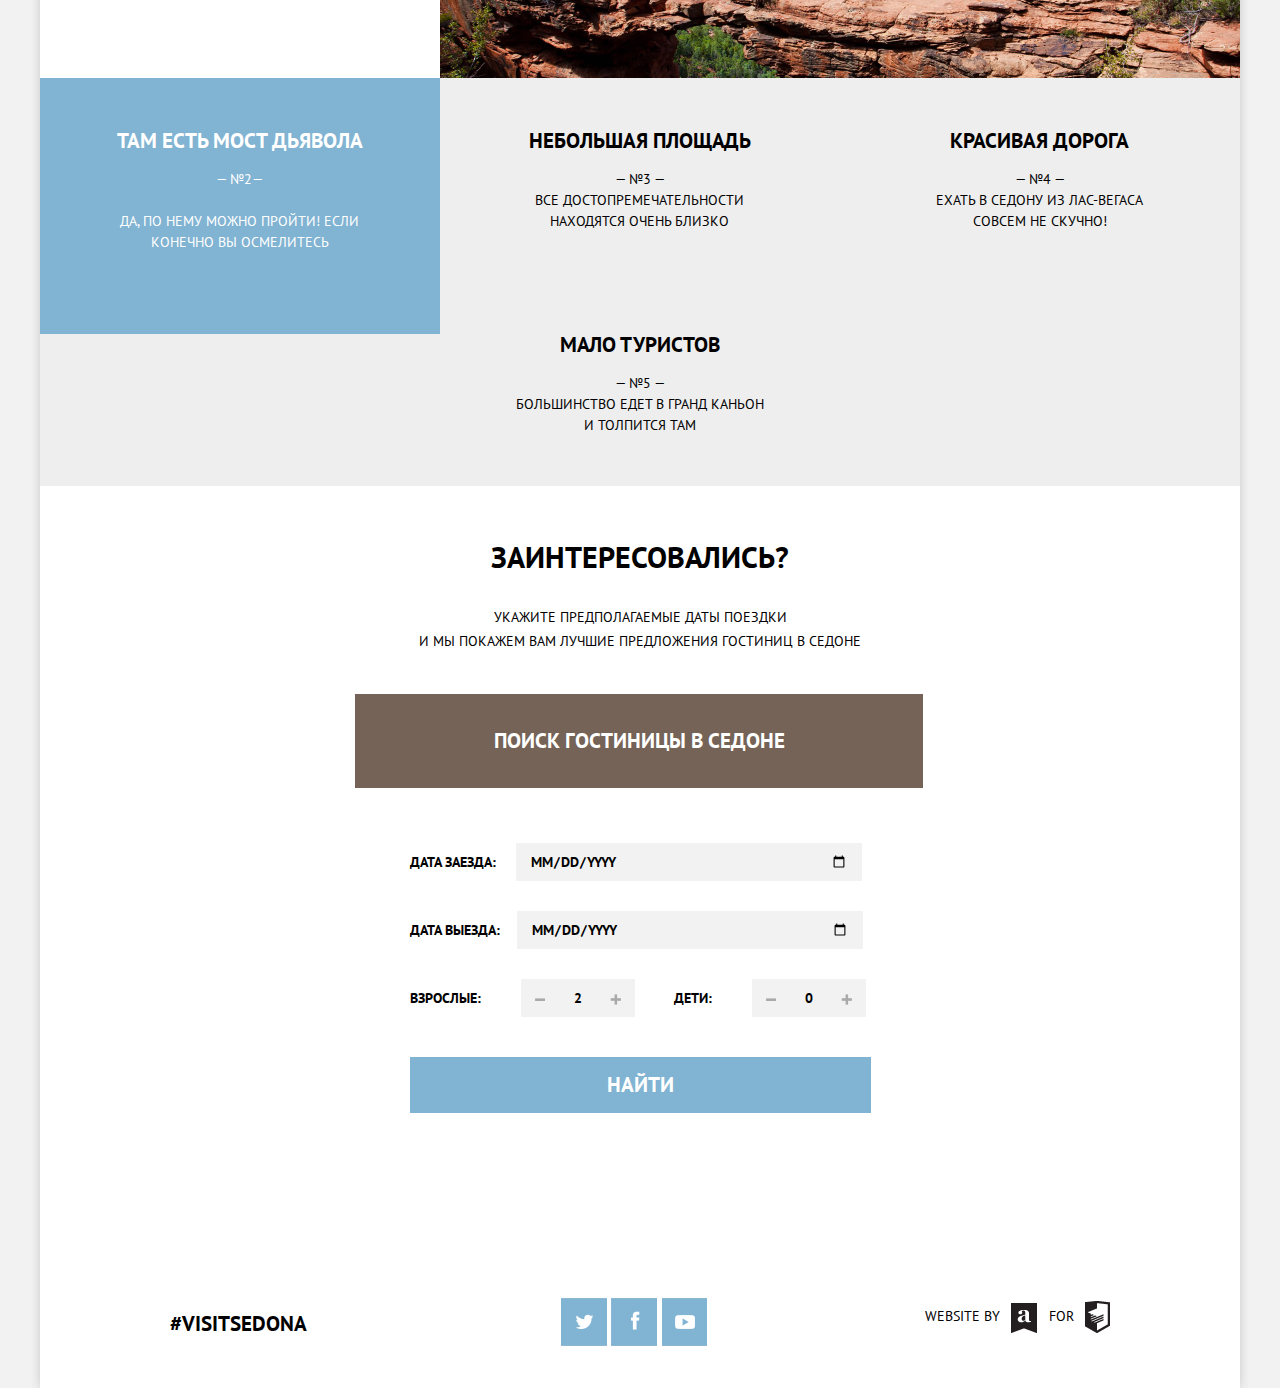
==== commit eb9b103c: "hz" ====
--- a/index.html
+++ b/index.html
@@ -4,14 +4,12 @@
 	<meta charset="UTF-8">
 	<title>Седона - Главная страница</title>
 	<!-- <base href="http://barbershop-borodinski.ru/suppes/sedona/"> -->
-	<link href="http://netdna.bootstrapcdn.com/font-awesome/4.0.3/css/font-awesome.css" rel="stylesheet">
 	<link rel="stylesheet" href="css/normalize.css">
 	<link href='http://fonts.googleapis.com/css?family=PT+Sans:400,700&subset=cyrillic-ext,latin' rel='stylesheet' type='text/css'>
-	
 	<link rel="stylesheet" href="css/style.css">
 </head>
 <body>
-    <div class="wrapper clearfix">
+    <div class="wrapper">
         <header>
             <ul class="head-nav clearfix">
                 <li><a href="#" class="active">Информация</a></li>
@@ -30,59 +28,58 @@
                 <div class="wel-because"><img src="img/Because-the-Grand--Canyon-sucks.png" alt=""></div>
             </div>
             <div class="sedona-preface">
-                <h1 class="sedona-merit">Седона - небольшой городок в Аризоне,<br>заслуживающий большего!</h1>
-                    <p>Рассмотрим 5 причин, по которым Седона круче чем Гранд каньон!</p>
+                    <p class="sedona-merit">Седона - небольшой городок в Аризоне,<br> заслуживающий большего!</p>
+                    <p class="sedona-reasons">Рассмотрим 5 причин, по которым Седона круче чем Гранд каньон!</p>
             </div>
             <div class="reason clearfix">
                 <div class="col1-1">
-                    <h2 class="reas-title">Настоящий<br>городок</h2>
+                    <p class="reas-title">Настоящий<br>городок</p>
                     <p class="reas-num">— №1 —</p>
-                    <p>Седона не атракцион для туристов,<br> там течет своя жизнь</p>
+                    <p class="reas-desc">Седона не атракцион для туристов,<br> там течет своя жизнь</p>
                 </div>
                 <div class="col1-2"><img src="img/feature1.jpg" alt="Настоящий городок"></div>
             </div>
-            <div class="features clearfix">
+            <div class="features">
                 <ul>
                     <li>
-                        <div><img src="img/feature-icon1.png" alt="Жильё"></div>
+                        <div class="feature-icon"><img src="img/feature-icon1.png" alt="Жильё"></div>
                         <p class="feature-title">Жильё</p>
-                        <p class="feature-desc">Рекомендуем пожить в настоящем мотеле, всё как в кино!</p>
+                        <p class="feature-desc">Рекомендуем пожить в настоящем мотеле, всё как в кино!Рекомендуем пожить в настоящем мотеле, всё как в кино!Рекомендуем пожить в настоящем мотеле, всё как в кино!Рекомендуем пожить в настоящем мотеле, всё как в кино!Рекомендуем пожить в настоящем мотеле, всё как в кино!Рекомендуем пожить в настоящем мотеле, всё как в кино!Рекомендуем пожить в настоящем мотеле, всё как в кино!Рекомендуем пожить в настоящем мотеле, всё как в кино!Рекомендуем пожить в настоящем мотеле, всё как в кино!Рекомендуем пожить в настоящем мотеле, всё как в кино!</p>
                     </li>
                     <li>
-                        <div><img src="img/feature-icon2.png" alt="Еда"></div>
+                        <div class="feature-icon"><img src="img/feature-icon2.png" alt="Еда"></div>
                         <p class="feature-title">Еда</p>
                         <p class="feature-desc">Всегда заказывайте фирменный бургер, вы не разочаруйетесь!</p>
                     </li>
                     <li>
-                        <div><img src="img/feature-icon3.png" alt="Сувениры"></div>
+                        <div class="feature-icon"><img src="img/feature-icon3.png" alt="Сувениры"></div>
                         <p class="feature-title">Сувениры</p>
                         <p class="feature-desc">Не только китайского,<br> но и местного производства!</p>
                     </li>
                 </ul>
             </div>
-
             <div class="reason clearfix">
                 <div class="col1-2"><img src="img/feature2.jpg" alt="Мост дьявола"></div>
                 <div class="col1-1">
-                    <h2 class="reas-title">Там есть мост дьявола</h2>
+                    <p class="reas-title">Там есть мост дьявола</p>
                     <p class="reas-num">— №2— </p>
-                    <p>Да, по нему можно пройти! Если конечно вы осмелитесь</p>
+                    <p class="reas-desc">Да, по нему можно пройти! Если конечно вы осмелитесь</p>
                 </div>
             </div>
             <div class="more-res clearfix">
                 <ul>
                     <li>
-                        <h2 class="feature-title">Небольшая площадь</h2>
+                        <p class="feature-title">Небольшая площадь</p>
                         <p class="feature-num">— №3 —</p>
                         <p class="feature-desc">Все достопремечательности находятся очень близко</p>
                     </li>
                     <li>
-                        <h2 class="feature-title">Красивая дорога</h2>
+                        <p class="feature-title">Красивая дорога</p>
                         <p class="feature-num">— №4 —</p>
                         <p class="feature-desc">Ехать в Седону из Лас-вегаса совсем не скучно!</p>
                     </li>
                     <li>
-                        <h2 class="feature-title">Мало туристов</h2>
+                        <p class="feature-title">Мало туристов</p>
                         <p class="feature-num">— №5 — </p>
                         <p class="feature-desc">Большинство едет в Гранд Каньон и толпится там</p>
                     </li>
@@ -116,11 +113,11 @@
         <footer class="clearfix">
            <div class="col"><p class="foot-tag">#visitsedona</p></div>
            <div class="col footer-social">
-                <a href=""><i class="fa fa-twitter fa-lg"></i></a>
-                <a href=""><i class="fa fa-facebook fa-lg"></i></a>
-               <a href=""><i class="fa fa-youtube-play fa-lg"></i></a>
+                <a href="#" class="btn-social twitter-icon"></a>
+                <a href="#" class="btn-social fb-icon"></a>
+                <a href="#" class="btn-social youtube-icon"></a>
             </div>
-           <div class="col"><p class="copyright">Website by <a href="" class="block-copyright glukhanko"></a> for <a href="" class="block-copyright htmlacademy"></a></p></div>
+           <div class="col inline"><p class="copyright">Website by <a href="" class="block-copyright glukhanko"></a> for <a href="" class="block-copyright htmlacademy"></a></p></div>
         </footer>
     </div>
 </body>
--- a/css/style.css
+++ b/css/style.css
@@ -1,7 +1,7 @@
 
 /*    General Css    */
 
-html, body, p, div, ul, h2{
+html, body, p, div, ul{
     margin: 0;
     padding: 0;
 }
@@ -24,6 +24,12 @@
     text-align: center;
 }
 
+.wrapper:after {
+    display: table;
+    clear: both;
+    content: '';
+}
+
 .clearfix:after {
     display: table;
     clear: both;
@@ -61,7 +67,6 @@
 
 .main-logo a{
     padding: 0;
-    margin: 0px 0 -20px 0;
 }
 
 .head-nav a:hover{
@@ -88,6 +93,7 @@
     color: #766357;
     opacity: 0.3;
 }
+
 /*    Content    */
 
 .intro{
@@ -184,8 +190,8 @@
 }
 
 .features{
-    //height: 330px;
-    
+    height: 330px;
+    padding-bottom: 50px;
 }
 
 .features ul{
@@ -196,8 +202,8 @@
     float: left;
     box-sizing: border-box;
     padding: 0 50px;
-    padding-top: 60px;
-    padding-bottom: 66px;
+    padding-top: 55px;
+    //padding-bottom: 50px;
     width: 33.333%;
     height: 100%;
 }
@@ -237,7 +243,7 @@
     //padding-right: 70px;
 }
 
-.more-res .feature-desc{
+e.more-res .feature-desc{
     margin-top: 25px;
 }
 
@@ -269,7 +275,7 @@
 
 .hotel-search-form{
     position: absolute;
-    bottom: 93px;
+    top: 208px;
     left: 50%;
     margin-left: -285px;
     width: 568px;
@@ -439,9 +445,45 @@
     line-height: 26px;
 }
 
+footer .btn-social{
+    display: inline-block;
+    width: 46px;
+    height: 48px;
+ }
+
 footer .footer-social{
     margin-top: 37px;
     margin-bottom: 36px;
+}
+
+.footer-social a.twitter-icon{
+    background: url(../img/social-icons.png) 0 0 no-repeat;
+}
+.footer-social a.fb-icon{
+    background: url(../img/social-icons.png) -52px 0 no-repeat;
+}
+.footer-social a.youtube-icon{
+    background: url(../img/social-icons.png) -104px 0 no-repeat;
+}
+
+.footer-social a.twitter-icon:hover{
+    background: url(../img/social-icons.png) 0 -56px no-repeat;
+}
+.footer-social a.fb-icon:hover{
+    background: url(../img/social-icons.png) -52px -56px no-repeat;
+}
+.footer-social a.youtube-icon:hover{
+    background: url(../img/social-icons.png) -104px -56px no-repeat;
+}
+
+.footer-social a.twitter-icon:active{
+    background: url(../img/social-icons.png) 0 -112px no-repeat;
+}
+.footer-social a.fb-icon:active{
+    background: url(../img/social-icons.png) -52px -112px no-repeat;
+}
+.footer-social a.youtube-icon:active{
+    background: url(../img/social-icons.png) -104px -112px no-repeat;
 }
 
 footer .copyright{
@@ -482,24 +524,6 @@
 
 footer .copyright a.htmlacademy:active{
     background: url(../img/copyright.png) -76px -94px no-repeat;
-}
-
-footer .footer-social .fa{
-    box-sizing: border-box;
-    width: 46px;
-    height: 48px;
-    padding: 17px 14px;
-    background: #81b3d2;
-    color: white;
-}
-
-footer .footer-social .fa:hover{
-    background: #669ec0;
-}
-
-footer .footer-social .fa:active{
-    background: #5496bd;
-    color: #88b6d1;
 }
 
 /*    Hotels    */
@@ -775,7 +799,12 @@
     padding: 3px 17px;
     color: #fff;
     font-weight: bold;
+}
+
+.item-btn{
     display: block;
+    color: #fff;
+    text-decoration: none;
 }
 
 .btn-details{
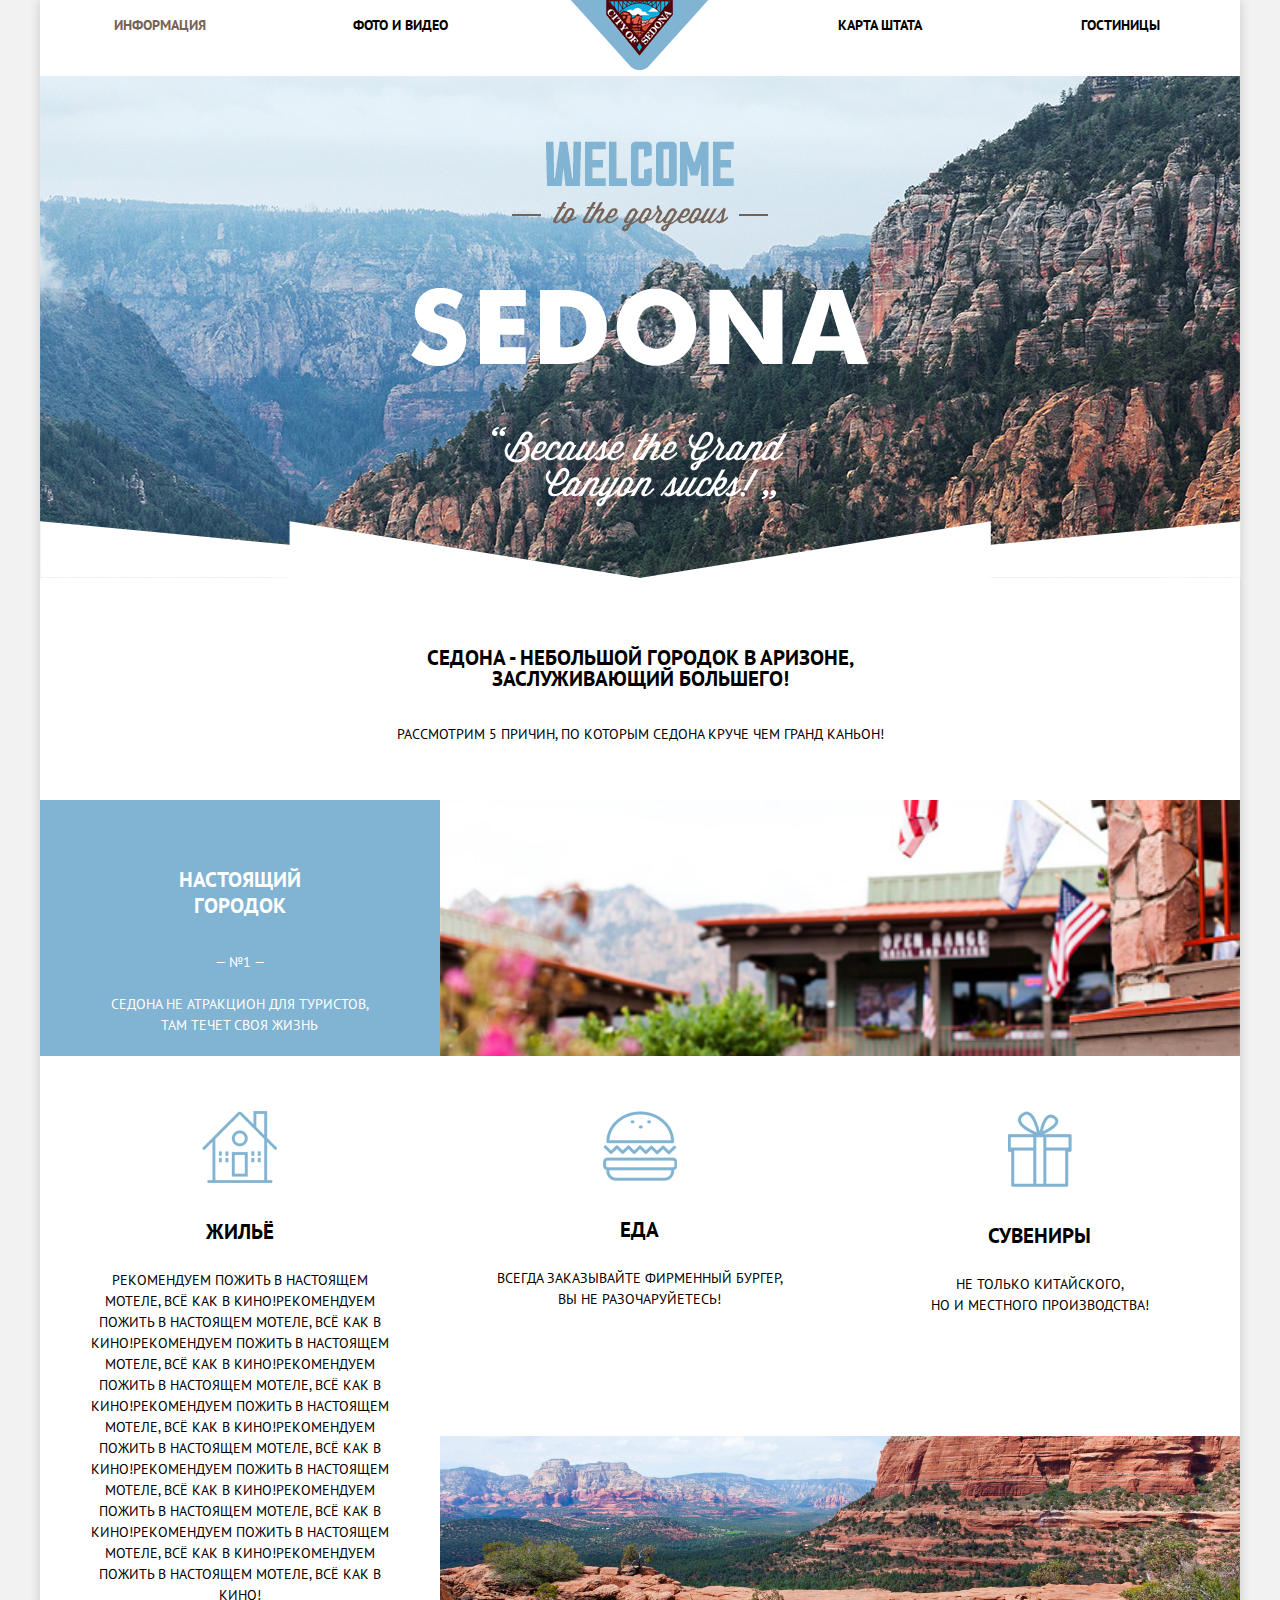
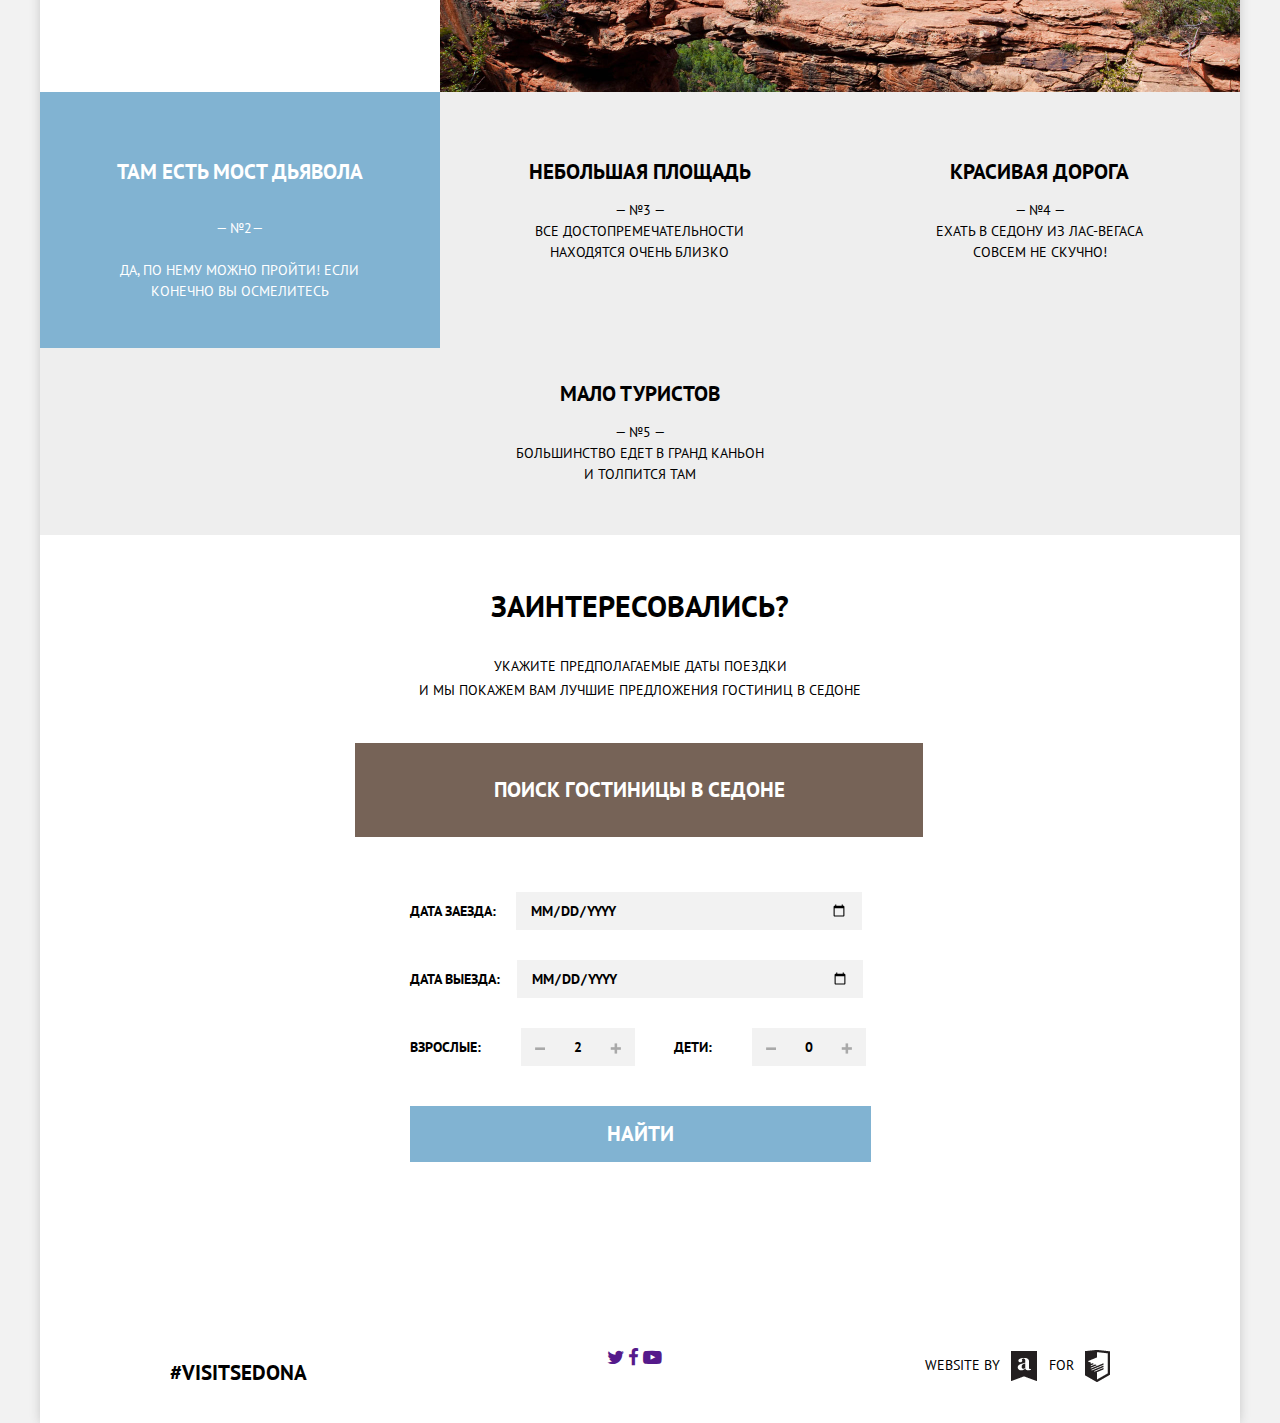
==== commit a607d7b8: "Merge remote-tracking branch 'origin/tester' into tester" ====
--- a/index.html
+++ b/index.html
@@ -4,12 +4,14 @@
 	<meta charset="UTF-8">
 	<title>Седона - Главная страница</title>
 	<!-- <base href="http://barbershop-borodinski.ru/suppes/sedona/"> -->
+	<link href="http://netdna.bootstrapcdn.com/font-awesome/4.0.3/css/font-awesome.css" rel="stylesheet">
 	<link rel="stylesheet" href="css/normalize.css">
 	<link href='http://fonts.googleapis.com/css?family=PT+Sans:400,700&subset=cyrillic-ext,latin' rel='stylesheet' type='text/css'>
+	
 	<link rel="stylesheet" href="css/style.css">
 </head>
 <body>
-    <div class="wrapper">
+    <div class="wrapper clearfix">
         <header>
             <ul class="head-nav clearfix">
                 <li><a href="#" class="active">Информация</a></li>
@@ -28,31 +30,31 @@
                 <div class="wel-because"><img src="img/Because-the-Grand--Canyon-sucks.png" alt=""></div>
             </div>
             <div class="sedona-preface">
-                    <p class="sedona-merit">Седона - небольшой городок в Аризоне,<br> заслуживающий большего!</p>
-                    <p class="sedona-reasons">Рассмотрим 5 причин, по которым Седона круче чем Гранд каньон!</p>
+                <h1 class="sedona-merit">Седона - небольшой городок в Аризоне,<br>заслуживающий большего!</h1>
+                    <p>Рассмотрим 5 причин, по которым Седона круче чем Гранд каньон!</p>
             </div>
             <div class="reason clearfix">
                 <div class="col1-1">
-                    <p class="reas-title">Настоящий<br>городок</p>
+                    <h2 class="reas-title">Настоящий<br>городок</h2>
                     <p class="reas-num">— №1 —</p>
-                    <p class="reas-desc">Седона не атракцион для туристов,<br> там течет своя жизнь</p>
+                    <p>Седона не атракцион для туристов,<br> там течет своя жизнь</p>
                 </div>
                 <div class="col1-2"><img src="img/feature1.jpg" alt="Настоящий городок"></div>
             </div>
             <div class="features">
                 <ul>
                     <li>
-                        <div class="feature-icon"><img src="img/feature-icon1.png" alt="Жильё"></div>
+                        <div><img src="img/feature-icon1.png" alt="Жильё"></div>
                         <p class="feature-title">Жильё</p>
                         <p class="feature-desc">Рекомендуем пожить в настоящем мотеле, всё как в кино!Рекомендуем пожить в настоящем мотеле, всё как в кино!Рекомендуем пожить в настоящем мотеле, всё как в кино!Рекомендуем пожить в настоящем мотеле, всё как в кино!Рекомендуем пожить в настоящем мотеле, всё как в кино!Рекомендуем пожить в настоящем мотеле, всё как в кино!Рекомендуем пожить в настоящем мотеле, всё как в кино!Рекомендуем пожить в настоящем мотеле, всё как в кино!Рекомендуем пожить в настоящем мотеле, всё как в кино!Рекомендуем пожить в настоящем мотеле, всё как в кино!</p>
                     </li>
                     <li>
-                        <div class="feature-icon"><img src="img/feature-icon2.png" alt="Еда"></div>
+                        <div><img src="img/feature-icon2.png" alt="Еда"></div>
                         <p class="feature-title">Еда</p>
                         <p class="feature-desc">Всегда заказывайте фирменный бургер, вы не разочаруйетесь!</p>
                     </li>
                     <li>
-                        <div class="feature-icon"><img src="img/feature-icon3.png" alt="Сувениры"></div>
+                        <div><img src="img/feature-icon3.png" alt="Сувениры"></div>
                         <p class="feature-title">Сувениры</p>
                         <p class="feature-desc">Не только китайского,<br> но и местного производства!</p>
                     </li>
@@ -61,25 +63,25 @@
             <div class="reason clearfix">
                 <div class="col1-2"><img src="img/feature2.jpg" alt="Мост дьявола"></div>
                 <div class="col1-1">
-                    <p class="reas-title">Там есть мост дьявола</p>
+                    <h2 class="reas-title">Там есть мост дьявола</h2>
                     <p class="reas-num">— №2— </p>
-                    <p class="reas-desc">Да, по нему можно пройти! Если конечно вы осмелитесь</p>
+                    <p>Да, по нему можно пройти! Если конечно вы осмелитесь</p>
                 </div>
             </div>
             <div class="more-res clearfix">
                 <ul>
                     <li>
-                        <p class="feature-title">Небольшая площадь</p>
+                        <h2 class="feature-title">Небольшая площадь</h2>
                         <p class="feature-num">— №3 —</p>
                         <p class="feature-desc">Все достопремечательности находятся очень близко</p>
                     </li>
                     <li>
-                        <p class="feature-title">Красивая дорога</p>
+                        <h2 class="feature-title">Красивая дорога</h2>
                         <p class="feature-num">— №4 —</p>
                         <p class="feature-desc">Ехать в Седону из Лас-вегаса совсем не скучно!</p>
                     </li>
                     <li>
-                        <p class="feature-title">Мало туристов</p>
+                        <h2 class="feature-title">Мало туристов</h2>
                         <p class="feature-num">— №5 — </p>
                         <p class="feature-desc">Большинство едет в Гранд Каньон и толпится там</p>
                     </li>
@@ -113,11 +115,11 @@
         <footer class="clearfix">
            <div class="col"><p class="foot-tag">#visitsedona</p></div>
            <div class="col footer-social">
-                <a href="#" class="btn-social twitter-icon"></a>
-                <a href="#" class="btn-social fb-icon"></a>
-                <a href="#" class="btn-social youtube-icon"></a>
+                <a href=""><i class="fa fa-twitter fa-lg"></i></a>
+                <a href=""><i class="fa fa-facebook fa-lg"></i></a>
+               <a href=""><i class="fa fa-youtube-play fa-lg"></i></a>
             </div>
-           <div class="col inline"><p class="copyright">Website by <a href="" class="block-copyright glukhanko"></a> for <a href="" class="block-copyright htmlacademy"></a></p></div>
+           <div class="col"><p class="copyright">Website by <a href="" class="block-copyright glukhanko"></a> for <a href="" class="block-copyright htmlacademy"></a></p></div>
         </footer>
     </div>
 </body>
